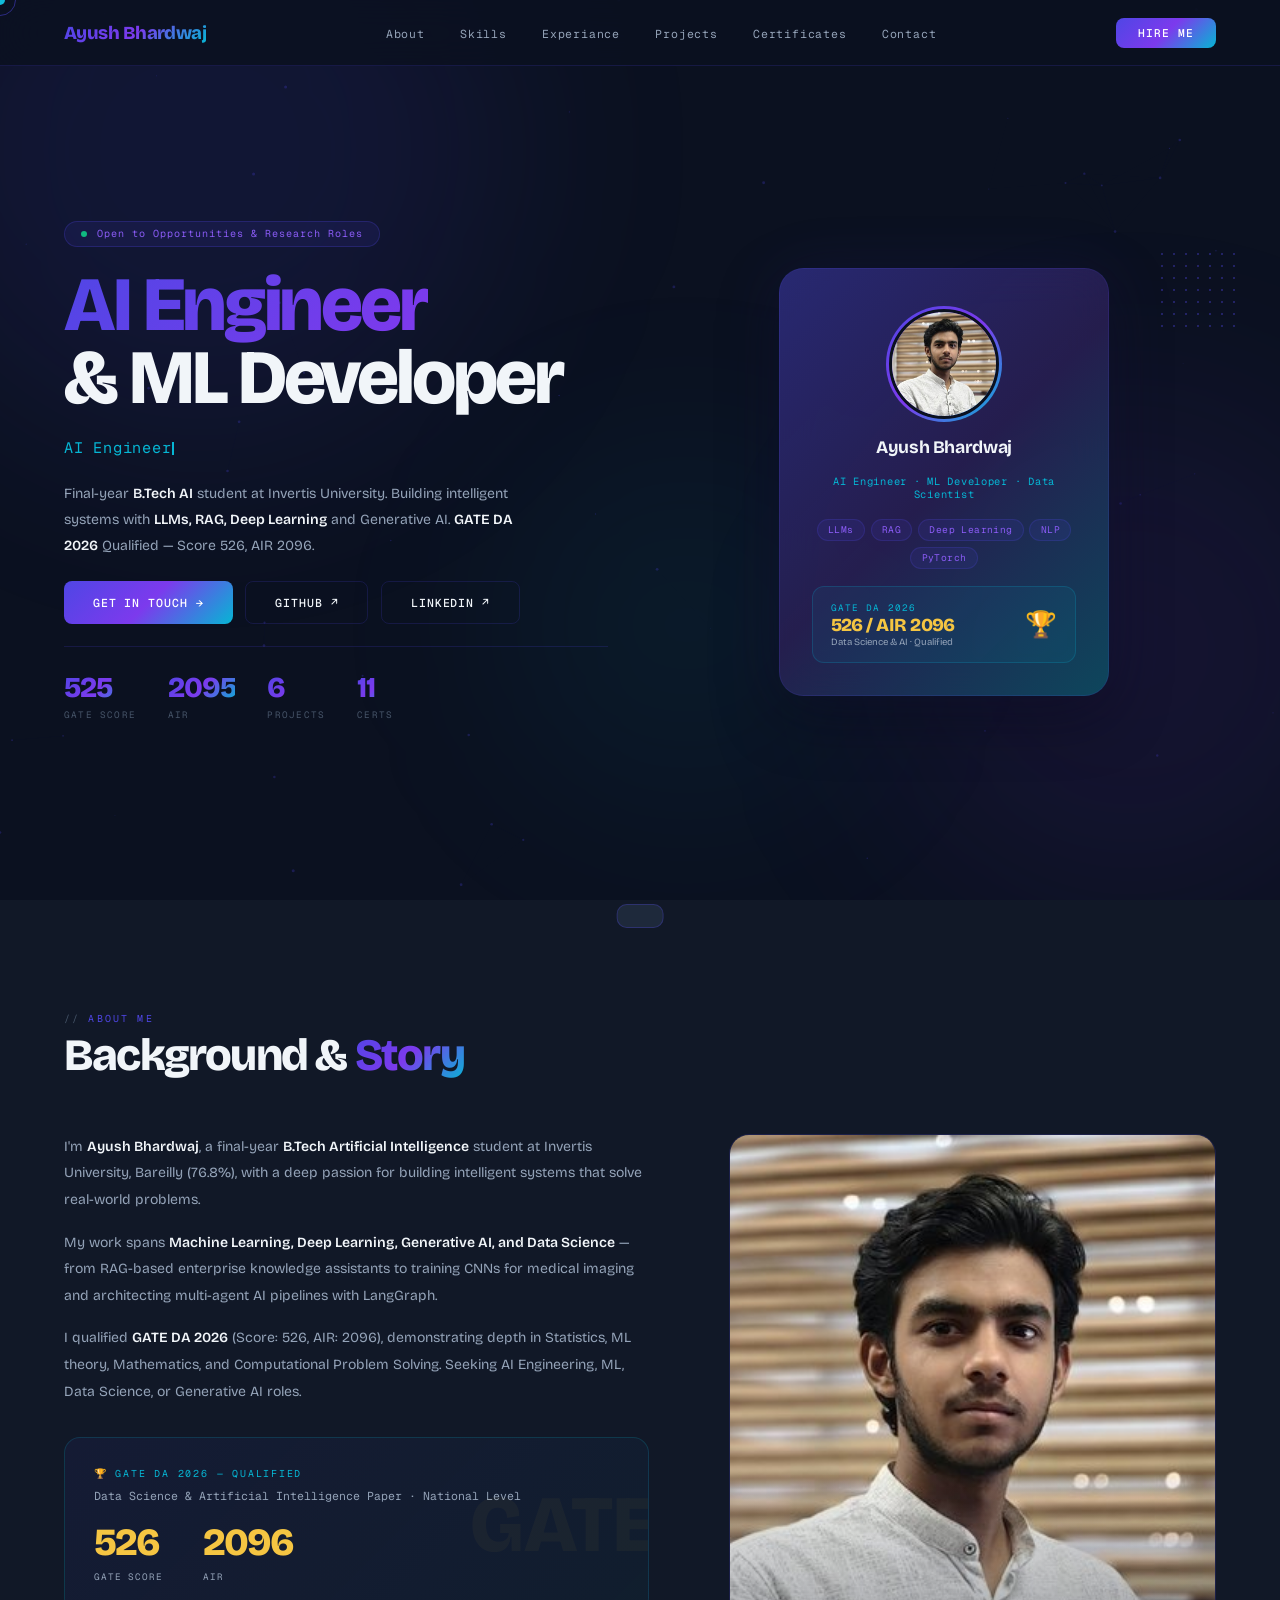
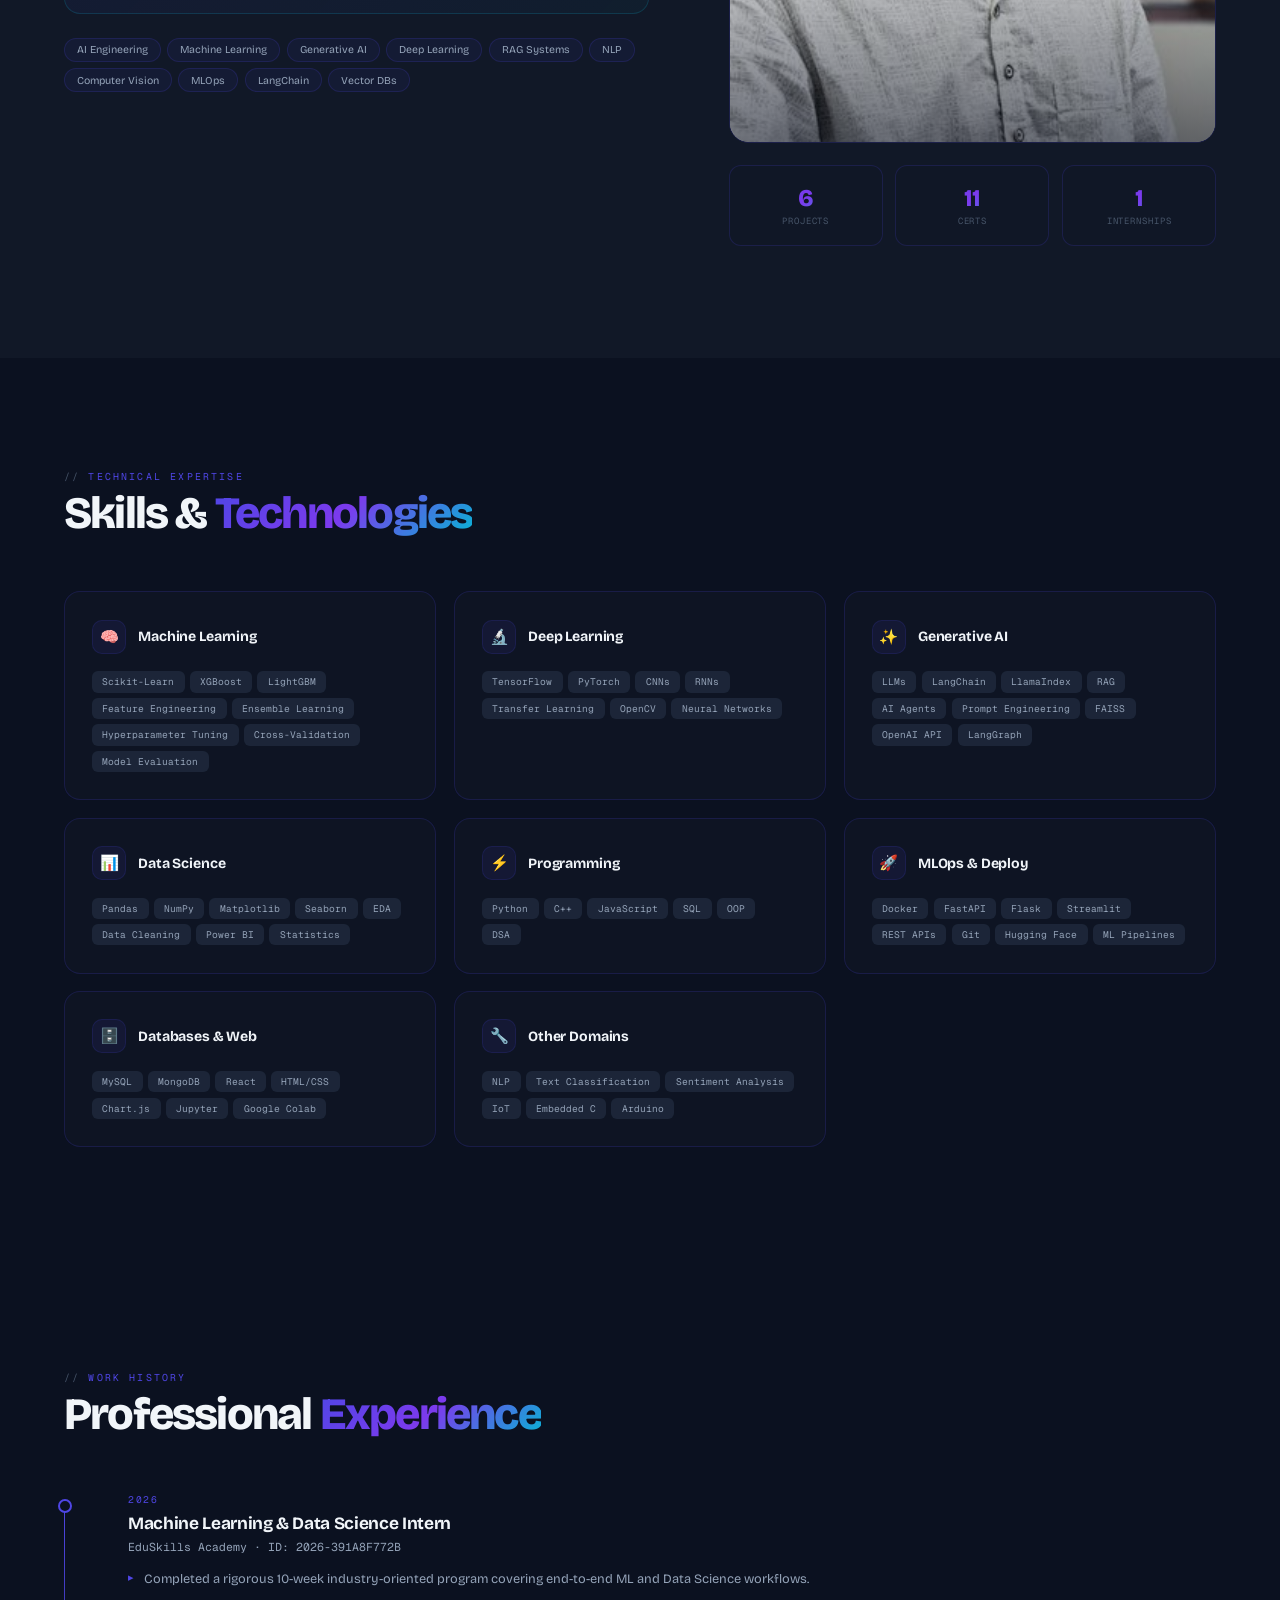
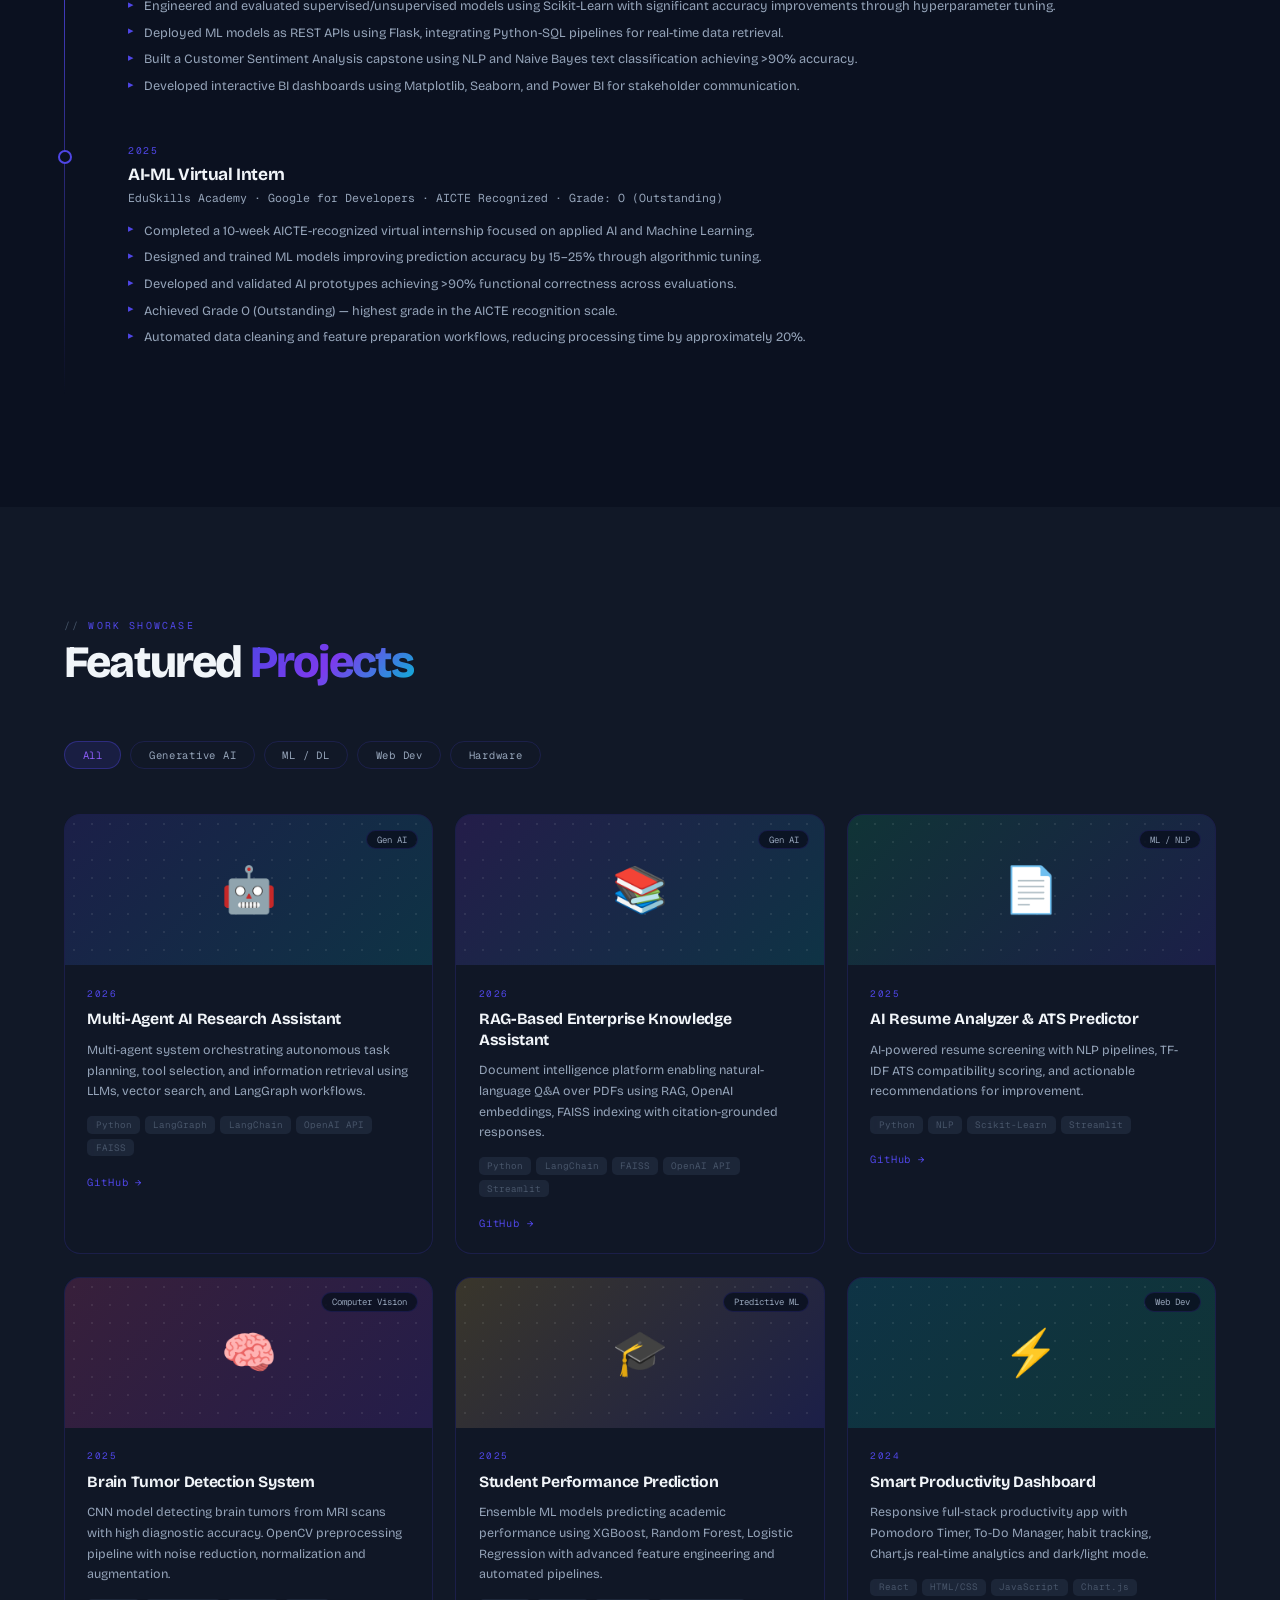
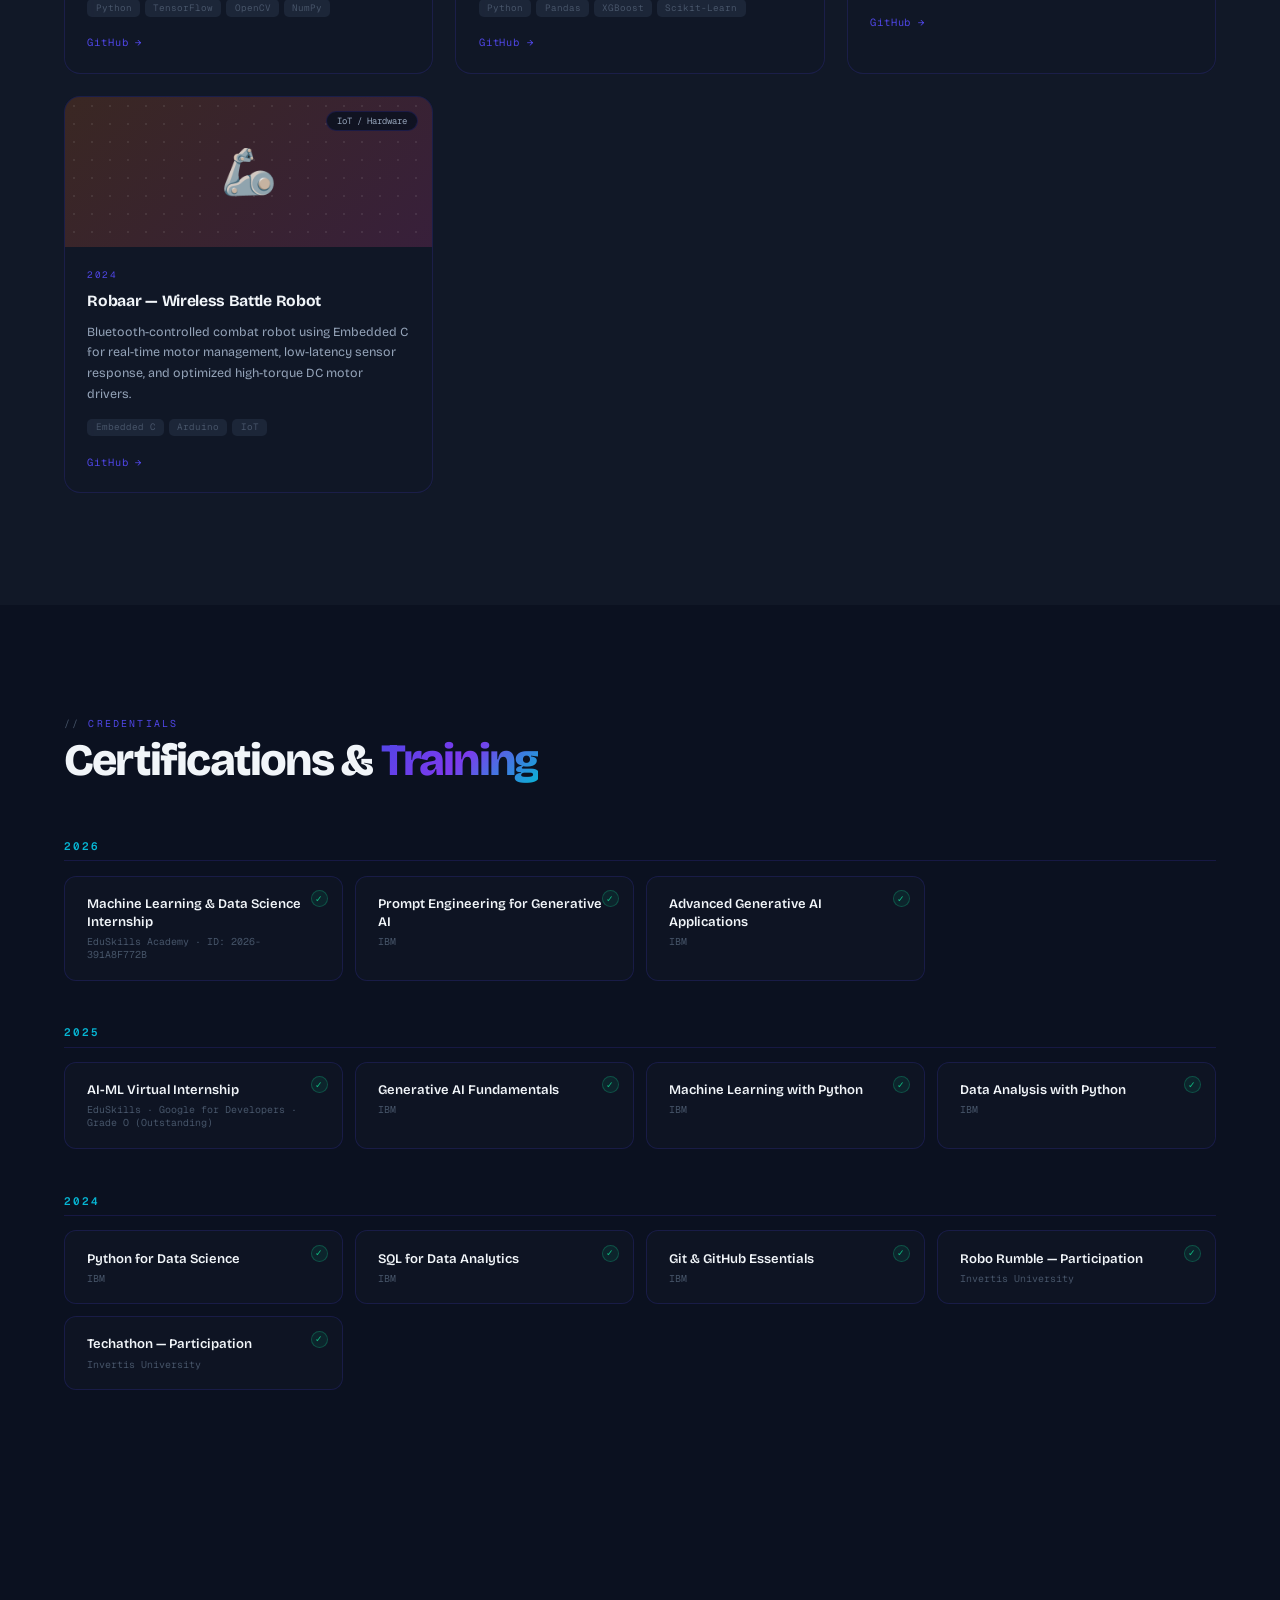
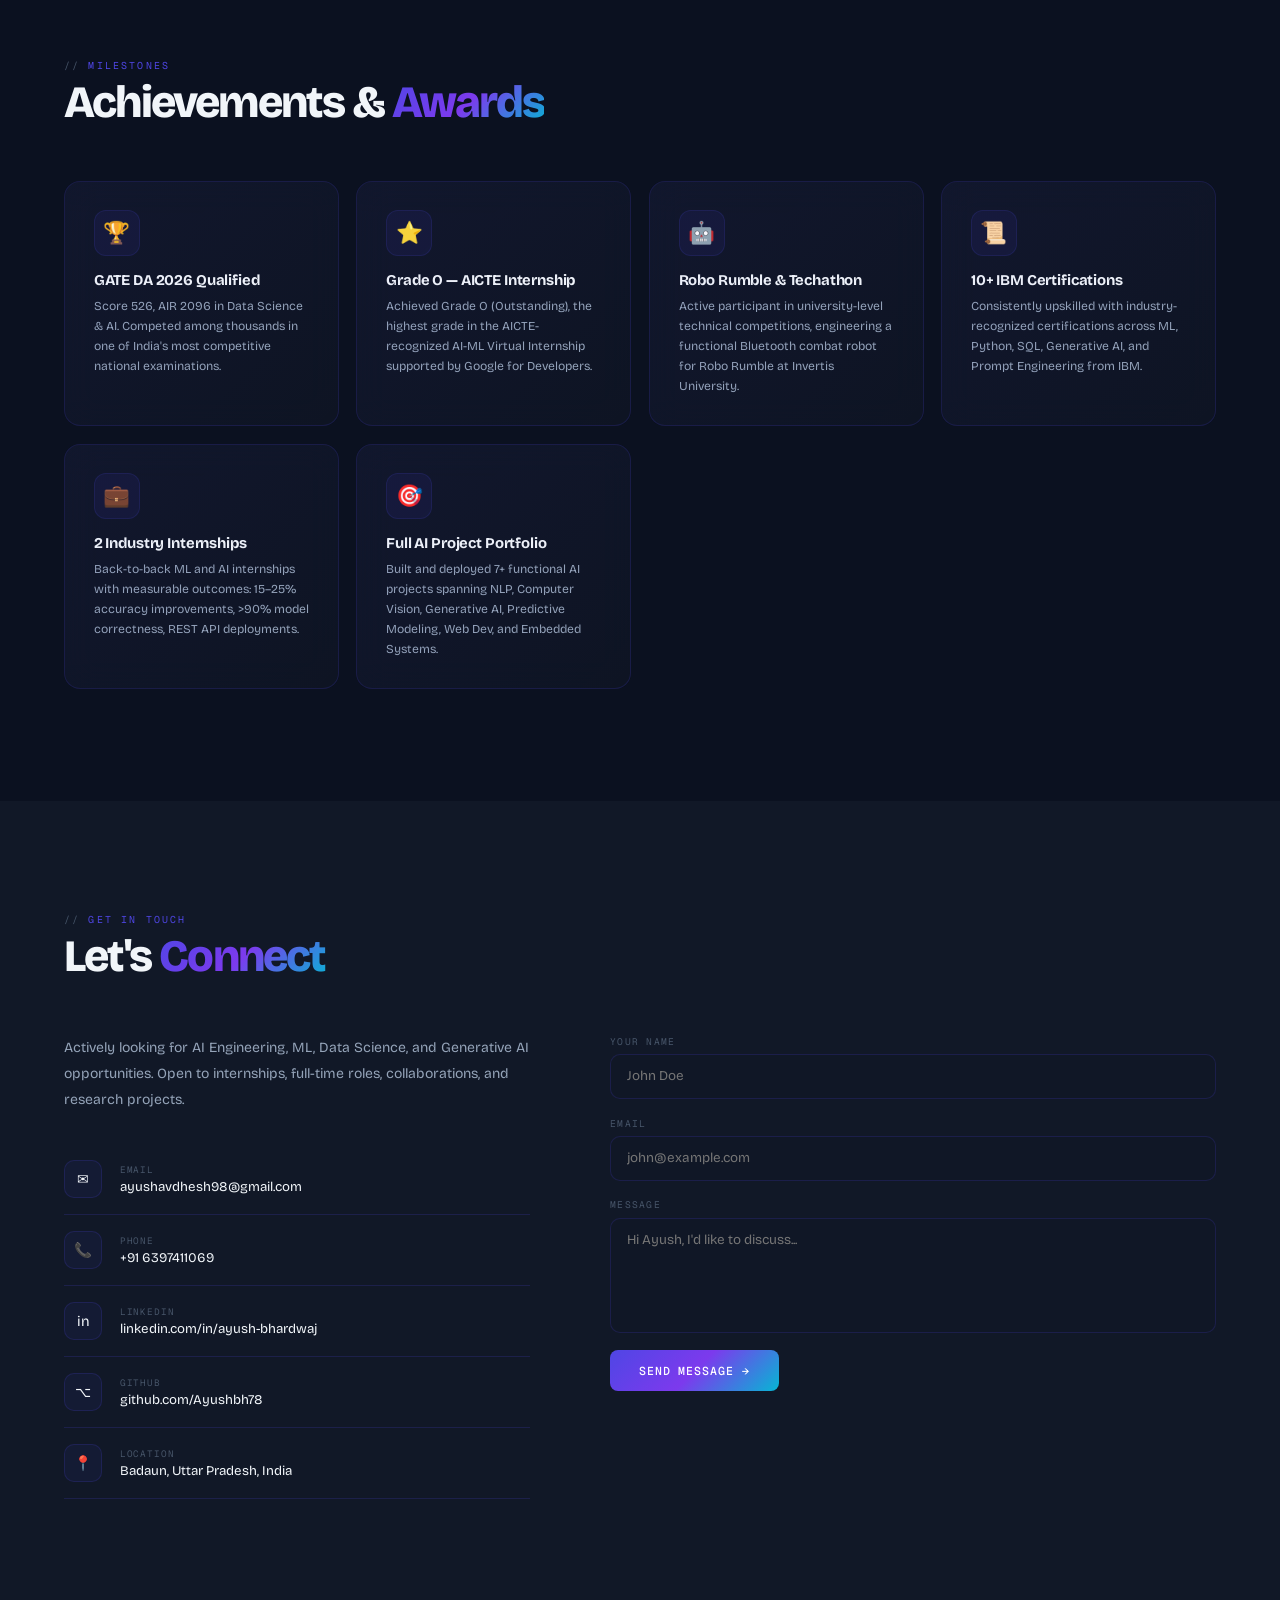
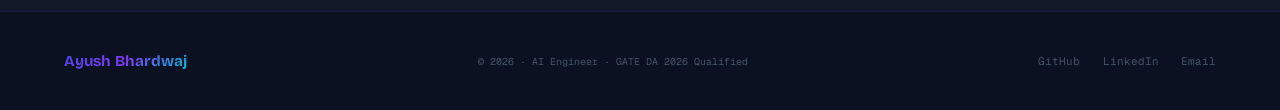
==== ayush-portfolio.html @ 91ff5d32 "Add files via upload" ====
<!DOCTYPE html>
<html lang="en">
<head>
<meta charset="UTF-8"/>
<meta name="viewport" content="width=device-width, initial-scale=1.0"/>
<title>Ayush Bhardwaj — AI Engineer & ML Developer</title>
<meta name="description" content="Ayush Bhardwaj — AI Engineer, ML Developer, GATE DA 2026 Qualified. Score 526, AIR 2096."/>
<meta property="og:title" content="Ayush Bhardwaj — AI Engineer"/>
<link rel="preconnect" href="https://fonts.googleapis.com"/>
<link href="https://fonts.googleapis.com/css2?family=Bricolage+Grotesque:opsz,wght@12..96,300;12..96,400;12..96,500;12..96,600;12..96,700;12..96,800&family=Geist+Mono:wght@300;400;500&display=swap" rel="stylesheet"/>
<style>
:root{
  --bg:#0B1120;--surface:#111827;--surface2:#1E293B;--surface3:#243044;
  --border:rgba(79,70,229,.18);--border2:rgba(124,58,237,.15);
  --indigo:#4F46E5;--purple:#7C3AED;--cyan:#06B6D4;--violet:#8B5CF6;
  --pink:#EC4899;--emerald:#10B981;--gold:#F5C542;
  --text:#F1F5F9;--muted:#94A3B8;--dim:#475569;
  --grad:linear-gradient(135deg,#4F46E5,#7C3AED,#06B6D4);
  --grad2:linear-gradient(135deg,#7C3AED,#EC4899);
}
*,*::before,*::after{box-sizing:border-box;margin:0;padding:0;}
html{scroll-behavior:smooth;}
body{background:var(--bg);color:var(--text);font-family:'Bricolage Grotesque',sans-serif;overflow-x:hidden;cursor:none;}
::-webkit-scrollbar{width:3px;}
::-webkit-scrollbar-track{background:var(--bg);}
::-webkit-scrollbar-thumb{background:var(--indigo);border-radius:2px;}

/* CURSOR */
#cur{width:10px;height:10px;background:var(--cyan);border-radius:50%;position:fixed;top:0;left:0;pointer-events:none;z-index:9999;transform:translate(-50%,-50%);transition:width .2s,height .2s;mix-blend-mode:screen;}
#cur-ring{width:32px;height:32px;border:1.5px solid rgba(79,70,229,.5);border-radius:50%;position:fixed;top:0;left:0;pointer-events:none;z-index:9998;transform:translate(-50%,-50%);}

/* CANVAS */
#cv{position:fixed;top:0;left:0;width:100%;height:100%;z-index:0;pointer-events:none;opacity:.45;}

/* LOADING */
#loading{position:fixed;inset:0;background:var(--bg);z-index:9999;display:flex;align-items:center;justify-content:center;flex-direction:column;gap:2rem;transition:opacity .6s;}
#loading.hide{opacity:0;pointer-events:none;}
.load-logo{font-size:4rem;font-weight:800;letter-spacing:-.05em;background:var(--grad);-webkit-background-clip:text;-webkit-text-fill-color:transparent;}
.load-bar{width:200px;height:2px;background:var(--surface2);border-radius:1px;overflow:hidden;}
.load-fill{height:100%;background:var(--grad);animation:lf 1.8s ease forwards;}
@keyframes lf{from{width:0}to{width:100%}}
.load-sub{font-family:'Geist Mono',monospace;font-size:.6rem;letter-spacing:.2em;color:var(--dim);}

/* BLOBS */
.blob{position:fixed;border-radius:50%;filter:blur(100px);pointer-events:none;z-index:0;}
.b1{width:600px;height:600px;background:rgba(79,70,229,.1);top:-150px;left:-100px;}
.b2{width:500px;height:500px;background:rgba(124,58,237,.08);bottom:0;right:-100px;}
.b3{width:350px;height:350px;background:rgba(6,182,212,.06);top:50%;left:40%;}

/* NAV */
nav{position:fixed;top:0;left:0;right:0;z-index:100;display:flex;justify-content:space-between;align-items:center;padding:1.1rem 4rem;background:rgba(11,17,32,.85);backdrop-filter:blur(24px);border-bottom:1px solid var(--border);transition:transform .3s,padding .3s;}
.nav-logo{font-weight:800;font-size:1.15rem;letter-spacing:-.03em;background:var(--grad);-webkit-background-clip:text;-webkit-text-fill-color:transparent;}
.nav-links{display:flex;gap:2.2rem;list-style:none;}
.nav-links a{color:var(--muted);text-decoration:none;font-size:.72rem;letter-spacing:.07em;font-family:'Geist Mono',monospace;transition:color .2s;}
.nav-links a:hover{color:var(--text);}
.nav-cta{padding:.5rem 1.4rem;background:var(--grad);color:#fff;font-family:'Geist Mono',monospace;font-size:.7rem;letter-spacing:.08em;text-transform:uppercase;border:none;cursor:none;text-decoration:none;font-weight:500;border-radius:8px;transition:opacity .2s,transform .2s;}
.nav-cta:hover{opacity:.85;transform:translateY(-1px);}
.hamburger{display:none;flex-direction:column;gap:5px;cursor:none;}
.hamburger span{width:22px;height:2px;background:var(--text);transition:all .3s;}

/* HERO */
#hero{min-height:100vh;display:grid;grid-template-columns:1fr 1fr;gap:4rem;align-items:center;padding:8rem 4rem 4rem;position:relative;z-index:1;}
.hero-left{display:flex;flex-direction:column;gap:1.4rem;}
.hero-badge{display:inline-flex;align-items:center;gap:.6rem;padding:.35rem 1rem;background:rgba(79,70,229,.1);border:1px solid rgba(79,70,229,.25);border-radius:100px;font-family:'Geist Mono',monospace;font-size:.63rem;letter-spacing:.1em;color:var(--violet);width:fit-content;}
.hero-badge::before{content:"";width:6px;height:6px;background:var(--emerald);border-radius:50%;animation:pulse 2s infinite;}
@keyframes pulse{0%,100%{opacity:1;transform:scale(1)}50%{opacity:.4;transform:scale(.7)}}
.hero-name{font-size:clamp(2.8rem,6vw,5.2rem);font-weight:800;letter-spacing:-.04em;line-height:.95;}
.grad-text{background:var(--grad);-webkit-background-clip:text;-webkit-text-fill-color:transparent;background-size:200% auto;animation:gs 4s linear infinite;}
@keyframes gs{0%{background-position:0% center}100%{background-position:200% center}}
.hero-role{font-family:'Geist Mono',monospace;font-size:.95rem;color:var(--cyan);letter-spacing:.05em;min-height:1.4em;}
.blink{display:inline-block;width:2px;height:.85em;background:var(--cyan);margin-left:1px;animation:blink .8s infinite;vertical-align:middle;}
@keyframes blink{0%,100%{opacity:1}50%{opacity:0}}
.hero-desc{font-size:.875rem;line-height:1.85;color:var(--muted);max-width:480px;}
.hero-desc strong{color:var(--text);font-weight:600;}
.hero-btns{display:flex;gap:.8rem;flex-wrap:wrap;}
.btn-grad{padding:.8rem 1.8rem;background:var(--grad);color:#fff;font-family:'Geist Mono',monospace;font-size:.72rem;letter-spacing:.08em;text-transform:uppercase;border:none;cursor:none;text-decoration:none;border-radius:8px;font-weight:500;transition:transform .2s,box-shadow .2s;display:inline-flex;align-items:center;gap:.5rem;}
.btn-grad:hover{transform:translateY(-2px);box-shadow:0 8px 28px rgba(79,70,229,.4);}
.btn-ghost{padding:.8rem 1.8rem;background:transparent;color:var(--text);font-family:'Geist Mono',monospace;font-size:.72rem;letter-spacing:.08em;text-transform:uppercase;border:1px solid var(--border);cursor:none;text-decoration:none;border-radius:8px;font-weight:500;transition:border-color .2s,color .2s,transform .2s;display:inline-flex;align-items:center;gap:.5rem;}
.btn-ghost:hover{border-color:var(--indigo);color:var(--violet);transform:translateY(-2px);}
.hero-metrics{display:flex;gap:2rem;padding:1.4rem 0;border-top:1px solid var(--border);}
.metric{display:flex;flex-direction:column;gap:.25rem;}
.metric-val{font-size:1.8rem;font-weight:800;letter-spacing:-.04em;background:var(--grad);-webkit-background-clip:text;-webkit-text-fill-color:transparent;}
.metric-lbl{font-family:'Geist Mono',monospace;font-size:.58rem;letter-spacing:.13em;text-transform:uppercase;color:var(--dim);}

/* PROFILE CARD */
.hero-right{display:flex;justify-content:center;align-items:center;position:relative;}
.card-dots{position:absolute;top:-20px;right:-20px;width:80px;height:80px;background-image:radial-gradient(rgba(79,70,229,.35) 1.5px,transparent 0);background-size:12px 12px;z-index:0;}
.profile-card{position:relative;width:330px;background:rgba(17,24,39,.75);border:1px solid var(--border);border-radius:24px;padding:2.5rem 2rem 2rem;backdrop-filter:blur(20px);display:flex;flex-direction:column;align-items:center;gap:1.1rem;animation:float 6s ease-in-out infinite;box-shadow:0 0 60px rgba(79,70,229,.1),0 20px 60px rgba(0,0,0,.4);}
@keyframes float{0%,100%{transform:translateY(0)}50%{transform:translateY(-12px)}}
.profile-card::before{content:"";position:absolute;inset:-1px;background:linear-gradient(135deg,rgba(79,70,229,.4),rgba(124,58,237,.2),rgba(6,182,212,.3));border-radius:25px;z-index:-1;animation:bg 4s ease-in-out infinite alternate;}
@keyframes bg{from{opacity:.3}to{opacity:.8}}
.profile-img-wrap{width:110px;height:110px;border-radius:50%;position:relative;}
.profile-img-wrap::before{content:"";position:absolute;inset:-3px;background:var(--grad);border-radius:50%;z-index:-1;animation:spin 8s linear infinite;}
@keyframes spin{from{transform:rotate(0)}to{transform:rotate(360deg)}}
.profile-img{width:100%;height:100%;border-radius:50%;object-fit:cover;object-position:center top;border:3px solid var(--bg);display:block;}
.profile-name{font-size:1.1rem;font-weight:700;letter-spacing:-.02em;text-align:center;}
.profile-title{font-family:'Geist Mono',monospace;font-size:.65rem;color:var(--cyan);letter-spacing:.07em;text-align:center;}
.profile-tags{display:flex;flex-wrap:wrap;gap:.35rem;justify-content:center;}
.profile-tag{padding:.22rem .65rem;border-radius:100px;background:rgba(79,70,229,.1);border:1px solid rgba(79,70,229,.2);font-size:.6rem;color:var(--violet);letter-spacing:.04em;font-family:'Geist Mono',monospace;}
.gate-pill{width:100%;padding:.9rem 1.1rem;background:rgba(6,182,212,.07);border:1px solid rgba(6,182,212,.2);border-radius:12px;display:flex;justify-content:space-between;align-items:center;}
.gate-pill-l{display:flex;flex-direction:column;}
.gate-pill-label{font-family:'Geist Mono',monospace;font-size:.58rem;color:var(--cyan);letter-spacing:.12em;text-transform:uppercase;}
.gate-pill-val{font-size:1.15rem;font-weight:800;color:var(--gold);letter-spacing:-.03em;}
.gate-pill-sub{font-size:.6rem;color:var(--muted);}

/* SECTIONS */
section{padding:7rem 4rem;position:relative;z-index:1;}
.section-pre{font-family:'Geist Mono',monospace;font-size:.62rem;letter-spacing:.22em;text-transform:uppercase;color:var(--indigo);margin-bottom:.5rem;display:flex;align-items:center;gap:.5rem;}
.section-pre::before{content:"//";color:var(--dim);}
.section-title{font-size:clamp(1.8rem,3.5vw,3rem);font-weight:800;letter-spacing:-.04em;margin-bottom:3.5rem;line-height:1;}
.section-title span{background:var(--grad);-webkit-background-clip:text;-webkit-text-fill-color:transparent;}

/* GLASS */
.glass{background:rgba(17,24,39,.6);border:1px solid var(--border);border-radius:16px;backdrop-filter:blur(16px);transition:border-color .3s,transform .3s,box-shadow .3s;}
.glass:hover{border-color:rgba(79,70,229,.35);transform:translateY(-4px);box-shadow:0 16px 40px rgba(79,70,229,.1);}

/* ABOUT */
#about{background:var(--surface);}
.about-grid{display:grid;grid-template-columns:1.2fr 1fr;gap:5rem;align-items:start;}
.about-text p{color:var(--muted);line-height:1.9;font-size:.875rem;margin-bottom:1rem;}
.about-text strong{color:var(--text);font-weight:600;}
.gate-featured{padding:1.8rem;border-radius:16px;background:linear-gradient(135deg,rgba(79,70,229,.07),rgba(6,182,212,.04));border:1px solid rgba(6,182,212,.18);margin-top:2rem;position:relative;overflow:hidden;}
.gate-featured::after{content:"GATE";position:absolute;right:-10px;top:50%;transform:translateY(-50%);font-size:5rem;font-weight:900;opacity:.04;color:var(--gold);pointer-events:none;}
.gate-hdr{font-family:'Geist Mono',monospace;font-size:.62rem;letter-spacing:.18em;text-transform:uppercase;color:var(--cyan);margin-bottom:.5rem;}
.gate-sub{font-size:.72rem;color:var(--muted);margin-bottom:1rem;font-family:'Geist Mono',monospace;}
.gate-nums{display:flex;gap:2.5rem;}
.gate-n .v{font-size:2.4rem;font-weight:800;color:var(--gold);letter-spacing:-.05em;display:block;}
.gate-n .k{font-family:'Geist Mono',monospace;font-size:.58rem;color:var(--muted);letter-spacing:.1em;text-transform:uppercase;}
.chips{display:flex;flex-wrap:wrap;gap:.4rem;margin-top:1.5rem;}
.chip{padding:.28rem .75rem;border-radius:100px;background:rgba(79,70,229,.07);border:1px solid rgba(79,70,229,.18);font-size:.66rem;color:var(--muted);transition:all .2s;cursor:default;}
.chip:hover{background:rgba(79,70,229,.18);color:var(--violet);border-color:rgba(79,70,229,.45);}
.about-right{display:flex;flex-direction:column;gap:1.4rem;}
.about-photo-card{border-radius:20px;overflow:hidden;border:1px solid var(--border);aspect-ratio:4/5;position:relative;}
.about-photo-card img{width:100%;height:100%;object-fit:cover;object-position:center top;display:block;}
.about-photo-card::after{content:"";position:absolute;inset:0;background:linear-gradient(to bottom,transparent 55%,rgba(11,17,32,.6));}
.stats-row{display:flex;gap:.8rem;}
.stat-mini{flex:1;padding:1.1rem;border-radius:12px;text-align:center;background:rgba(17,24,39,.85);border:1px solid var(--border);}
.stat-mini .n{font-size:1.5rem;font-weight:800;background:var(--grad);-webkit-background-clip:text;-webkit-text-fill-color:transparent;letter-spacing:-.04em;}
.stat-mini .l{font-family:'Geist Mono',monospace;font-size:.56rem;color:var(--dim);letter-spacing:.1em;text-transform:uppercase;margin-top:.2rem;}

/* SKILLS */
.skills-grid{display:grid;grid-template-columns:repeat(auto-fill,minmax(280px,1fr));gap:1.1rem;}
.skill-glass{padding:1.7rem;border-radius:16px;position:relative;overflow:hidden;}
.skill-glass::before{content:"";position:absolute;top:0;left:0;right:0;height:2px;background:var(--grad);transform:scaleX(0);transform-origin:left;transition:transform .4s;}
.skill-glass:hover::before{transform:scaleX(1);}
.sk-hdr{display:flex;align-items:center;gap:.75rem;margin-bottom:1.1rem;}
.sk-icon{width:34px;height:34px;border-radius:10px;display:flex;align-items:center;justify-content:center;font-size:.95rem;background:rgba(79,70,229,.09);border:1px solid rgba(79,70,229,.14);}
.sk-name{font-weight:700;font-size:.88rem;letter-spacing:-.01em;}
.sk-tags{display:flex;flex-wrap:wrap;gap:.32rem;}
.sk-tag{padding:.2rem .58rem;border-radius:6px;background:rgba(30,41,59,.9);font-family:'Geist Mono',monospace;font-size:.6rem;color:var(--muted);border:1px solid transparent;transition:all .2s;}
.sk-tag:hover{border-color:rgba(79,70,229,.3);color:var(--violet);}

/* EXPERIENCE */
.exp-timeline{position:relative;padding-left:1.5rem;}
.exp-timeline::before{content:"";position:absolute;left:0;top:8px;bottom:0;width:1px;background:linear-gradient(to bottom,var(--indigo),transparent);}
.exp-item{position:relative;padding:0 0 3rem 2.5rem;opacity:0;transform:translateY(20px);transition:opacity .55s,transform .55s;}
.exp-item.vis{opacity:1;transform:translateY(0);}
.exp-dot{position:absolute;left:-1.5rem;top:6px;width:14px;height:14px;border-radius:50%;background:var(--bg);border:2px solid var(--indigo);transform:translateX(-6px);transition:background .3s;}
.exp-item:hover .exp-dot{background:var(--indigo);}
.exp-date{font-family:'Geist Mono',monospace;font-size:.6rem;letter-spacing:.16em;color:var(--indigo);text-transform:uppercase;margin-bottom:.45rem;}
.exp-role{font-size:1.08rem;font-weight:700;letter-spacing:-.02em;margin-bottom:.3rem;}
.exp-org{font-family:'Geist Mono',monospace;font-size:.72rem;color:var(--muted);margin-bottom:.9rem;}
.exp-list{list-style:none;display:flex;flex-direction:column;gap:.35rem;}
.exp-list li{font-size:.8rem;color:var(--muted);line-height:1.65;padding-left:1rem;position:relative;}
.exp-list li::before{content:"▸";position:absolute;left:0;color:var(--indigo);font-size:.68rem;top:.05em;}

/* PROJECTS */
#projects{background:var(--surface);}
.proj-filter{display:flex;gap:.55rem;flex-wrap:wrap;margin-bottom:2.8rem;}
.pf-btn{padding:.38rem 1.1rem;border-radius:100px;background:transparent;border:1px solid var(--border);color:var(--muted);font-family:'Geist Mono',monospace;font-size:.66rem;letter-spacing:.07em;cursor:none;transition:all .2s;}
.pf-btn.on,.pf-btn:hover{background:rgba(79,70,229,.14);border-color:rgba(79,70,229,.38);color:var(--violet);}
.proj-grid{display:grid;grid-template-columns:repeat(auto-fill,minmax(330px,1fr));gap:1.4rem;}
.proj-card{border-radius:16px;overflow:hidden;position:relative;cursor:none;transition:transform .3s,box-shadow .3s;}
.proj-card:hover{transform:translateY(-6px);box-shadow:0 20px 50px rgba(79,70,229,.12);}
.proj-banner{height:150px;position:relative;overflow:hidden;display:flex;align-items:center;justify-content:center;}
.proj-banner-bg{position:absolute;inset:0;opacity:.18;transition:opacity .3s;}
.proj-card:hover .proj-banner-bg{opacity:.28;}
.proj-banner-dots{position:absolute;inset:0;background-image:radial-gradient(rgba(255,255,255,.08) 1px,transparent 0);background-size:18px 18px;}
.proj-icon{font-size:2.8rem;position:relative;z-index:1;}
.proj-cat-pill{position:absolute;top:.9rem;right:.9rem;padding:.18rem .6rem;border-radius:100px;background:rgba(11,17,32,.85);border:1px solid var(--border);font-family:'Geist Mono',monospace;font-size:.56rem;color:var(--muted);}
.proj-body{padding:1.4rem;}
.proj-yr{font-family:'Geist Mono',monospace;font-size:.58rem;letter-spacing:.16em;color:var(--indigo);text-transform:uppercase;margin-bottom:.6rem;}
.proj-title{font-size:.98rem;font-weight:700;letter-spacing:-.02em;margin-bottom:.65rem;line-height:1.3;}
.proj-desc{font-size:.78rem;color:var(--muted);line-height:1.65;margin-bottom:.9rem;}
.proj-techs{display:flex;flex-wrap:wrap;gap:.3rem;margin-bottom:.9rem;}
.p-tech{padding:.18rem .52rem;border-radius:5px;background:rgba(30,41,59,.9);font-family:'Geist Mono',monospace;font-size:.58rem;color:var(--dim);}
.proj-link{font-family:'Geist Mono',monospace;font-size:.65rem;letter-spacing:.08em;color:var(--indigo);text-decoration:none;display:inline-flex;align-items:center;gap:.35rem;transition:gap .2s,color .2s;}
.proj-link:hover{gap:.6rem;color:var(--violet);}

/* CERTS */
.certs-yr{font-family:'Geist Mono',monospace;font-size:.68rem;font-weight:600;letter-spacing:.18em;color:var(--cyan);text-transform:uppercase;margin-bottom:.9rem;padding-bottom:.45rem;border-bottom:1px solid var(--border);}
.certs-group{margin-bottom:2.8rem;}
.certs-list{display:grid;grid-template-columns:repeat(auto-fill,minmax(270px,1fr));gap:.75rem;}
.cert-card{padding:1.15rem 1.4rem;border-radius:12px;position:relative;cursor:default;transition:all .3s;overflow:hidden;}
.cert-card::before{content:"";position:absolute;inset:0;background:var(--grad);opacity:0;transition:opacity .3s;}
.cert-card:hover::before{opacity:.04;}
.cert-card:hover{border-color:rgba(79,70,229,.28);transform:translateY(-2px);}
.cert-name{font-size:.82rem;font-weight:600;margin-bottom:.25rem;line-height:1.38;position:relative;}
.cert-issuer{font-family:'Geist Mono',monospace;font-size:.62rem;color:var(--dim);position:relative;}
.cert-check{position:absolute;top:.85rem;right:.9rem;width:17px;height:17px;border-radius:50%;background:rgba(16,185,129,.1);border:1px solid rgba(16,185,129,.3);display:flex;align-items:center;justify-content:center;font-size:.58rem;color:var(--emerald);}

/* ACHIEVEMENTS */
.ach-grid{display:grid;grid-template-columns:repeat(auto-fill,minmax(255px,1fr));gap:1.1rem;}
.ach-card{padding:1.8rem;border-radius:16px;position:relative;overflow:hidden;}
.ach-card::before{content:"";position:absolute;inset:0;background:linear-gradient(135deg,rgba(79,70,229,.05),transparent);}
.ach-icon{width:46px;height:46px;border-radius:12px;background:rgba(79,70,229,.09);border:1px solid rgba(79,70,229,.14);display:flex;align-items:center;justify-content:center;font-size:1.35rem;margin-bottom:.9rem;}
.ach-title{font-size:.93rem;font-weight:700;letter-spacing:-.01em;margin-bottom:.45rem;}
.ach-desc{font-size:.76rem;color:var(--muted);line-height:1.65;}

/* CONTACT */
#contact{background:var(--surface);}
.contact-grid{display:grid;grid-template-columns:1fr 1.3fr;gap:5rem;align-items:start;}
.contact-link{display:flex;align-items:center;gap:1.1rem;padding:1rem 0;border-bottom:1px solid var(--border);text-decoration:none;color:var(--text);transition:color .2s;}
.contact-link:hover{color:var(--violet);}
.c-icon{width:38px;height:38px;border-radius:10px;background:rgba(79,70,229,.07);border:1px solid var(--border);display:flex;align-items:center;justify-content:center;font-size:.9rem;transition:all .3s;flex-shrink:0;}
.contact-link:hover .c-icon{background:rgba(79,70,229,.18);border-color:rgba(79,70,229,.35);}
.c-lbl{font-family:'Geist Mono',monospace;font-size:.58rem;letter-spacing:.1em;text-transform:uppercase;color:var(--dim);}
.c-val{font-size:.83rem;margin-top:.15rem;}
.cform{display:flex;flex-direction:column;gap:1.1rem;}
.f-group{display:flex;flex-direction:column;gap:.38rem;}
.f-label{font-family:'Geist Mono',monospace;font-size:.6rem;letter-spacing:.13em;text-transform:uppercase;color:var(--dim);}
.f-input,.f-textarea{background:rgba(17,24,39,.65);border:1px solid var(--border);color:var(--text);padding:.85rem 1rem;font-family:'Bricolage Grotesque',sans-serif;font-size:.84rem;border-radius:10px;outline:none;transition:border-color .2s;resize:none;}
.f-input:focus,.f-textarea:focus{border-color:var(--indigo);}
.f-textarea{min-height:115px;}

/* FOOTER */
footer{padding:2.5rem 4rem;border-top:1px solid var(--border);display:flex;justify-content:space-between;align-items:center;position:relative;z-index:1;}
.footer-name{font-weight:700;font-size:.95rem;background:var(--grad);-webkit-background-clip:text;-webkit-text-fill-color:transparent;}
.footer-copy{font-family:'Geist Mono',monospace;font-size:.62rem;color:var(--dim);}
.footer-links{display:flex;gap:1.4rem;}
.footer-links a{color:var(--dim);text-decoration:none;font-family:'Geist Mono',monospace;font-size:.68rem;transition:color .2s;}
.footer-links a:hover{color:var(--violet);}

/* BTT */
#btt{position:fixed;bottom:2rem;right:2rem;width:40px;height:40px;border-radius:10px;background:var(--surface2);border:1px solid var(--border);color:var(--indigo);display:flex;align-items:center;justify-content:center;cursor:none;z-index:90;opacity:0;transform:translateY(8px);transition:opacity .3s,transform .3s,background .2s;font-size:1rem;}
#btt.show{opacity:1;transform:translateY(0);}
#btt:hover{background:rgba(79,70,229,.2);}

/* TOAST */
#toast{position:fixed;bottom:2rem;left:50%;transform:translateX(-50%) translateY(60px);background:var(--surface2);border:1px solid rgba(79,70,229,.3);border-radius:10px;padding:.7rem 1.4rem;font-family:'Geist Mono',monospace;font-size:.73rem;color:var(--violet);z-index:200;transition:transform .3s;}
#toast.show{transform:translateX(-50%) translateY(0);}

/* CMD */
#cmd-ov{position:fixed;inset:0;background:rgba(0,0,0,.72);z-index:500;display:none;align-items:center;justify-content:center;backdrop-filter:blur(8px);}
#cmd-ov.open{display:flex;}
#cmd-box{width:540px;background:var(--surface2);border:1px solid rgba(79,70,229,.28);border-radius:16px;overflow:hidden;box-shadow:0 20px 60px rgba(0,0,0,.5);}
#cmd-in{width:100%;padding:1rem 1.2rem;background:transparent;border:none;border-bottom:1px solid var(--border);color:var(--text);font-family:'Geist Mono',monospace;font-size:.85rem;outline:none;}
.cmd-results{max-height:300px;overflow-y:auto;}
.cmd-row{padding:.8rem 1.2rem;cursor:none;display:flex;align-items:center;gap:.8rem;font-size:.8rem;transition:background .15s;color:var(--text);}
.cmd-row:hover,.cmd-row.active{background:rgba(79,70,229,.11);color:var(--violet);}
.cmd-k{font-family:'Geist Mono',monospace;font-size:.56rem;letter-spacing:.08em;text-transform:uppercase;color:var(--dim);}

/* FADE UP */
.fade-up{opacity:0;transform:translateY(22px);transition:opacity .6s,transform .6s;}
.fade-up.vis{opacity:1;transform:translateY(0);}

/* RESPONSIVE */
@media(max-width:1024px){
  #hero{grid-template-columns:1fr;gap:3rem;text-align:center;}
  .hero-desc{max-width:100%;}
  .hero-btns{justify-content:center;}
  .hero-metrics{justify-content:center;}
  .hero-right{display:none;}
  .about-grid,.contact-grid{grid-template-columns:1fr;gap:3rem;}
}
@media(max-width:768px){
  nav{padding:1rem 1.5rem;}
  .nav-links,.nav-cta{display:none;}
  .hamburger{display:flex;}
  section,#hero{padding-left:1.5rem;padding-right:1.5rem;}
  footer{flex-direction:column;gap:1rem;text-align:center;}
  .proj-grid{grid-template-columns:1fr;}
}
</style>
</head>
<body>
<div id="loading"><div class="load-logo">AB.</div><div class="load-bar"><div class="load-fill"></div></div><div class="load-sub">INITIALIZING ...</div></div>
<div id="cur"></div><div id="cur-ring"></div>
<div class="blob b1"></div><div class="blob b2"></div><div class="blob b3"></div>
<canvas id="cv"></canvas>
<div id="cmd-ov" onclick="closeCmd(event)"><div id="cmd-box"><input id="cmd-in" placeholder="Search sections, projects, skills..." oninput="filterCmd(this.value)" onkeydown="cmdKey(event)" autocomplete="off"/><div class="cmd-results" id="cmd-res"></div></div></div>

<nav id="nb">
  <div class="nav-logo">Ayush Bhardwaj</div>
  <ul class="nav-links">
    <li><a href="#about">About</a></li><li><a href="#skills">Skills</a></li>
    <li><a href="#experience">Experiance</a></li><li><a href="#projects">Projects</a></li>
    <li><a href="#certifications">Certificates</a></li><li><a href="#contact">Contact</a></li>
  </ul>
  <a href="#contact" class="nav-cta">Hire Me</a>
  <div class="hamburger" onclick="toggleNav()"><span></span><span></span><span></span></div>
</nav>

<section id="hero">
  <div class="hero-left fade-up">
    <div class="hero-badge">Open to Opportunities &amp; Research Roles</div>
    <h1 class="hero-name"><span class="grad-text">AI Engineer</span><br/>&amp; ML Developer</h1>
    <p class="hero-role"><span id="typed"></span><span class="blink"></span></p>
    <p class="hero-desc">Final-year <strong>B.Tech AI</strong> student at Invertis University. Building intelligent systems with <strong>LLMs, RAG, Deep Learning</strong> and Generative AI. <strong>GATE DA 2026</strong> Qualified — Score 526, AIR 2096.</p>
    <div class="hero-btns">
      <a href="mailto:ayushavdhesh98@gmail.com" class="btn-grad">Get In Touch →</a>
      <a href="https://github.com/Ayushbh78" target="_blank" class="btn-ghost">GitHub ↗</a>
      <a href="https://www.linkedin.com/in/ayush-bhardwaj-22589b2a8" target="_blank" class="btn-ghost">LinkedIn ↗</a>
    </div>
    <div class="hero-metrics">
      <div class="metric"><span class="metric-val" data-count="526">0</span><span class="metric-lbl">GATE Score</span></div>
      <div class="metric"><span class="metric-val" data-count="2096">0</span><span class="metric-lbl">AIR</span></div>
      <div class="metric"><span class="metric-val" data-count="7">0</span><span class="metric-lbl">Projects</span></div>
      <div class="metric"><span class="metric-val" data-count="12">0</span><span class="metric-lbl">Certs</span></div>
    </div>
  </div>
  <div class="hero-right">
    <div class="card-dots"></div>
    <div class="profile-card fade-up" style="transition-delay:.3s">
      <div class="profile-img-wrap">
        <img class="profile-img" src="[data-uri]" alt="Ayush Bhardwaj"/>
      </div>
      <div class="profile-name">Ayush Bhardwaj</div>
      <div class="profile-title">AI Engineer · ML Developer · Data Scientist</div>
      <div class="profile-tags">
        <span class="profile-tag">LLMs</span><span class="profile-tag">RAG</span>
        <span class="profile-tag">Deep Learning</span><span class="profile-tag">NLP</span><span class="profile-tag">PyTorch</span>
      </div>
      <div class="gate-pill">
        <div class="gate-pill-l">
          <span class="gate-pill-label">GATE DA 2026</span>
          <span class="gate-pill-val">526 / AIR 2096</span>
          <span class="gate-pill-sub">Data Science &amp; AI · Qualified</span>
        </div>
        <span style="font-size:1.6rem">🏆</span>
      </div>
    </div>
  </div>
</section>

<section id="about">
  <div class="section-pre">About Me</div>
  <h2 class="section-title">Background &amp; <span>Story</span></h2>
  <div class="about-grid">
    <div class="fade-up">
      <div class="about-text">
        <p>I'm <strong>Ayush Bhardwaj</strong>, a final-year <strong>B.Tech Artificial Intelligence</strong> student at Invertis University, Bareilly (76.8%), with a deep passion for building intelligent systems that solve real-world problems.</p>
        <p>My work spans <strong>Machine Learning, Deep Learning, Generative AI, and Data Science</strong> — from RAG-based enterprise knowledge assistants to training CNNs for medical imaging and architecting multi-agent AI pipelines with LangGraph.</p>
        <p>I qualified <strong>GATE DA 2026</strong> (Score: 526, AIR: 2096), demonstrating depth in Statistics, ML theory, Mathematics, and Computational Problem Solving. Seeking AI Engineering, ML, Data Science, or Generative AI roles.</p>
      </div>
      <div class="gate-featured">
        <div class="gate-hdr">🏆 GATE DA 2026 — Qualified</div>
        <div class="gate-sub">Data Science &amp; Artificial Intelligence Paper · National Level</div>
        <div class="gate-nums">
          <div class="gate-n"><span class="v">526</span><span class="k">GATE Score</span></div>
          <div class="gate-n"><span class="v">2096</span><span class="k">AIR</span></div>
        </div>
      </div>
      <div class="chips">
        <span class="chip">AI Engineering</span><span class="chip">Machine Learning</span><span class="chip">Generative AI</span>
        <span class="chip">Deep Learning</span><span class="chip">RAG Systems</span><span class="chip">NLP</span>
        <span class="chip">Computer Vision</span><span class="chip">MLOps</span><span class="chip">LangChain</span><span class="chip">Vector DBs</span>
      </div>
    </div>
    <div class="fade-up about-right" style="transition-delay:.15s">
      <div class="about-photo-card">
        <img src="[data-uri]" alt="Ayush Bhardwaj"/>
      </div>
      <div class="stats-row">
        <div class="stat-mini"><div class="n" data-count="7">0</div><div class="l">Projects</div></div>
        <div class="stat-mini"><div class="n" data-count="12">0</div><div class="l">Certs</div></div>
        <div class="stat-mini"><div class="n" data-count="2">0</div><div class="l">Internships</div></div>
      </div>
    </div>
  </div>
</section>

<section id="skills">
  <div class="section-pre">Technical Expertise</div>
  <h2 class="section-title">Skills &amp; <span>Technologies</span></h2>
  <div class="skills-grid">
    <div class="skill-glass glass fade-up"><div class="sk-hdr"><div class="sk-icon">🧠</div><div class="sk-name">Machine Learning</div></div><div class="sk-tags"><span class="sk-tag">Scikit-Learn</span><span class="sk-tag">XGBoost</span><span class="sk-tag">LightGBM</span><span class="sk-tag">Feature Engineering</span><span class="sk-tag">Ensemble Learning</span><span class="sk-tag">Hyperparameter Tuning</span><span class="sk-tag">Cross-Validation</span><span class="sk-tag">Model Evaluation</span></div></div>
    <div class="skill-glass glass fade-up" style="transition-delay:.08s"><div class="sk-hdr"><div class="sk-icon">🔬</div><div class="sk-name">Deep Learning</div></div><div class="sk-tags"><span class="sk-tag">TensorFlow</span><span class="sk-tag">PyTorch</span><span class="sk-tag">CNNs</span><span class="sk-tag">RNNs</span><span class="sk-tag">Transfer Learning</span><span class="sk-tag">OpenCV</span><span class="sk-tag">Neural Networks</span></div></div>
    <div class="skill-glass glass fade-up" style="transition-delay:.16s"><div class="sk-hdr"><div class="sk-icon">✨</div><div class="sk-name">Generative AI</div></div><div class="sk-tags"><span class="sk-tag">LLMs</span><span class="sk-tag">LangChain</span><span class="sk-tag">LlamaIndex</span><span class="sk-tag">RAG</span><span class="sk-tag">AI Agents</span><span class="sk-tag">Prompt Engineering</span><span class="sk-tag">FAISS</span><span class="sk-tag">OpenAI API</span><span class="sk-tag">LangGraph</span></div></div>
    <div class="skill-glass glass fade-up" style="transition-delay:.24s"><div class="sk-hdr"><div class="sk-icon">📊</div><div class="sk-name">Data Science</div></div><div class="sk-tags"><span class="sk-tag">Pandas</span><span class="sk-tag">NumPy</span><span class="sk-tag">Matplotlib</span><span class="sk-tag">Seaborn</span><span class="sk-tag">EDA</span><span class="sk-tag">Data Cleaning</span><span class="sk-tag">Power BI</span><span class="sk-tag">Statistics</span></div></div>
    <div class="skill-glass glass fade-up" style="transition-delay:.32s"><div class="sk-hdr"><div class="sk-icon">⚡</div><div class="sk-name">Programming</div></div><div class="sk-tags"><span class="sk-tag">Python</span><span class="sk-tag">C++</span><span class="sk-tag">JavaScript</span><span class="sk-tag">SQL</span><span class="sk-tag">OOP</span><span class="sk-tag">DSA</span></div></div>
    <div class="skill-glass glass fade-up" style="transition-delay:.4s"><div class="sk-hdr"><div class="sk-icon">🚀</div><div class="sk-name">MLOps &amp; Deploy</div></div><div class="sk-tags"><span class="sk-tag">Docker</span><span class="sk-tag">FastAPI</span><span class="sk-tag">Flask</span><span class="sk-tag">Streamlit</span><span class="sk-tag">REST APIs</span><span class="sk-tag">Git</span><span class="sk-tag">Hugging Face</span><span class="sk-tag">ML Pipelines</span></div></div>
    <div class="skill-glass glass fade-up" style="transition-delay:.48s"><div class="sk-hdr"><div class="sk-icon">🗄️</div><div class="sk-name">Databases &amp; Web</div></div><div class="sk-tags"><span class="sk-tag">MySQL</span><span class="sk-tag">MongoDB</span><span class="sk-tag">React</span><span class="sk-tag">HTML/CSS</span><span class="sk-tag">Chart.js</span><span class="sk-tag">Jupyter</span><span class="sk-tag">Google Colab</span></div></div>
    <div class="skill-glass glass fade-up" style="transition-delay:.56s"><div class="sk-hdr"><div class="sk-icon">🔧</div><div class="sk-name">Other Domains</div></div><div class="sk-tags"><span class="sk-tag">NLP</span><span class="sk-tag">Text Classification</span><span class="sk-tag">Sentiment Analysis</span><span class="sk-tag">IoT</span><span class="sk-tag">Embedded C</span><span class="sk-tag">Arduino</span></div></div>
  </div>
</section>

<section id="experience">
  <div class="section-pre">Work History</div>
  <h2 class="section-title">Professional <span>Experience</span></h2>
  <div class="exp-timeline">
    <div class="exp-item">
      <div class="exp-dot"></div>
      <div class="exp-date">2026</div>
      <div class="exp-role">Machine Learning &amp; Data Science Intern</div>
      <div class="exp-org">EduSkills Academy &middot; ID: 2026-391A8F772B</div>
      <ul class="exp-list">
        <li>Completed a rigorous 10-week industry-oriented program covering end-to-end ML and Data Science workflows.</li>
        <li>Engineered and evaluated supervised/unsupervised models using Scikit-Learn with significant accuracy improvements through hyperparameter tuning.</li>
        <li>Deployed ML models as REST APIs using Flask, integrating Python-SQL pipelines for real-time data retrieval.</li>
        <li>Built a Customer Sentiment Analysis capstone using NLP and Naive Bayes text classification achieving &gt;90% accuracy.</li>
        <li>Developed interactive BI dashboards using Matplotlib, Seaborn, and Power BI for stakeholder communication.</li>
      </ul>
    </div>
    <div class="exp-item">
      <div class="exp-dot"></div>
      <div class="exp-date">2025</div>
      <div class="exp-role">AI-ML Virtual Intern</div>
      <div class="exp-org">EduSkills Academy &middot; Google for Developers &middot; AICTE Recognized &middot; Grade: O (Outstanding)</div>
      <ul class="exp-list">
        <li>Completed a 10-week AICTE-recognized virtual internship focused on applied AI and Machine Learning.</li>
        <li>Designed and trained ML models improving prediction accuracy by 15–25% through algorithmic tuning.</li>
        <li>Developed and validated AI prototypes achieving &gt;90% functional correctness across evaluations.</li>
        <li>Achieved Grade O (Outstanding) — highest grade in the AICTE recognition scale.</li>
        <li>Automated data cleaning and feature preparation workflows, reducing processing time by approximately 20%.</li>
      </ul>
    </div>
  </div>
</section>

<section id="projects">
  <div class="section-pre">Work Showcase</div>
  <h2 class="section-title">Featured <span>Projects</span></h2>
  <div class="proj-filter">
    <button class="pf-btn on" onclick="fp('all',this)">All</button>
    <button class="pf-btn" onclick="fp('genai',this)">Generative AI</button>
    <button class="pf-btn" onclick="fp('ml',this)">ML / DL</button>
    <button class="pf-btn" onclick="fp('web',this)">Web Dev</button>
    <button class="pf-btn" onclick="fp('hw',this)">Hardware</button>
  </div>
  <div class="proj-grid" id="pgrid">
    <div class="proj-card glass fade-up" data-cat="genai">
      <div class="proj-banner"><div class="proj-banner-bg" style="background:linear-gradient(135deg,#4F46E5,#06B6D4);"></div><div class="proj-banner-dots"></div><div class="proj-icon">🤖</div><span class="proj-cat-pill">Gen AI</span></div>
      <div class="proj-body"><div class="proj-yr">2026</div><div class="proj-title">Multi-Agent AI Research Assistant</div><div class="proj-desc">Multi-agent system orchestrating autonomous task planning, tool selection, and information retrieval using LLMs, vector search, and LangGraph workflows.</div><div class="proj-techs"><span class="p-tech">Python</span><span class="p-tech">LangGraph</span><span class="p-tech">LangChain</span><span class="p-tech">OpenAI API</span><span class="p-tech">FAISS</span></div><a href="https://github.com/Ayushbh78" target="_blank" class="proj-link">GitHub →</a></div>
    </div>
    <div class="proj-card glass fade-up" data-cat="genai" style="transition-delay:.08s">
      <div class="proj-banner"><div class="proj-banner-bg" style="background:linear-gradient(135deg,#7C3AED,#06B6D4);"></div><div class="proj-banner-dots"></div><div class="proj-icon">📚</div><span class="proj-cat-pill">Gen AI</span></div>
      <div class="proj-body"><div class="proj-yr">2026</div><div class="proj-title">RAG-Based Enterprise Knowledge Assistant</div><div class="proj-desc">Document intelligence platform enabling natural-language Q&amp;A over PDFs using RAG, OpenAI embeddings, FAISS indexing with citation-grounded responses.</div><div class="proj-techs"><span class="p-tech">Python</span><span class="p-tech">LangChain</span><span class="p-tech">FAISS</span><span class="p-tech">OpenAI API</span><span class="p-tech">Streamlit</span></div><a href="https://github.com/Ayushbh78" target="_blank" class="proj-link">GitHub →</a></div>
    </div>
    <div class="proj-card glass fade-up" data-cat="ml" style="transition-delay:.16s">
      <div class="proj-banner"><div class="proj-banner-bg" style="background:linear-gradient(135deg,#10B981,#4F46E5);"></div><div class="proj-banner-dots"></div><div class="proj-icon">📄</div><span class="proj-cat-pill">ML / NLP</span></div>
      <div class="proj-body"><div class="proj-yr">2025</div><div class="proj-title">AI Resume Analyzer &amp; ATS Predictor</div><div class="proj-desc">AI-powered resume screening with NLP pipelines, TF-IDF ATS compatibility scoring, and actionable recommendations for improvement.</div><div class="proj-techs"><span class="p-tech">Python</span><span class="p-tech">NLP</span><span class="p-tech">Scikit-Learn</span><span class="p-tech">Streamlit</span></div><a href="https://github.com/Ayushbh78" target="_blank" class="proj-link">GitHub →</a></div>
    </div>
    <div class="proj-card glass fade-up" data-cat="ml">
      <div class="proj-banner"><div class="proj-banner-bg" style="background:linear-gradient(135deg,#EC4899,#7C3AED);"></div><div class="proj-banner-dots"></div><div class="proj-icon">🧠</div><span class="proj-cat-pill">Computer Vision</span></div>
      <div class="proj-body"><div class="proj-yr">2025</div><div class="proj-title">Brain Tumor Detection System</div><div class="proj-desc">CNN model detecting brain tumors from MRI scans with high diagnostic accuracy. OpenCV preprocessing pipeline with noise reduction, normalization and augmentation.</div><div class="proj-techs"><span class="p-tech">Python</span><span class="p-tech">TensorFlow</span><span class="p-tech">OpenCV</span><span class="p-tech">NumPy</span></div><a href="https://github.com/Ayushbh78" target="_blank" class="proj-link">GitHub →</a></div>
    </div>
    <div class="proj-card glass fade-up" data-cat="ml" style="transition-delay:.08s">
      <div class="proj-banner"><div class="proj-banner-bg" style="background:linear-gradient(135deg,#F5C542,#4F46E5);"></div><div class="proj-banner-dots"></div><div class="proj-icon">🎓</div><span class="proj-cat-pill">Predictive ML</span></div>
      <div class="proj-body"><div class="proj-yr">2025</div><div class="proj-title">Student Performance Prediction</div><div class="proj-desc">Ensemble ML models predicting academic performance using XGBoost, Random Forest, Logistic Regression with advanced feature engineering and automated pipelines.</div><div class="proj-techs"><span class="p-tech">Python</span><span class="p-tech">Pandas</span><span class="p-tech">XGBoost</span><span class="p-tech">Scikit-Learn</span></div><a href="https://github.com/Ayushbh78" target="_blank" class="proj-link">GitHub →</a></div>
    </div>
    <div class="proj-card glass fade-up" data-cat="web" style="transition-delay:.16s">
      <div class="proj-banner"><div class="proj-banner-bg" style="background:linear-gradient(135deg,#06B6D4,#10B981);"></div><div class="proj-banner-dots"></div><div class="proj-icon">⚡</div><span class="proj-cat-pill">Web Dev</span></div>
      <div class="proj-body"><div class="proj-yr">2024</div><div class="proj-title">Smart Productivity Dashboard</div><div class="proj-desc">Responsive full-stack productivity app with Pomodoro Timer, To-Do Manager, habit tracking, Chart.js real-time analytics and dark/light mode.</div><div class="proj-techs"><span class="p-tech">React</span><span class="p-tech">HTML/CSS</span><span class="p-tech">JavaScript</span><span class="p-tech">Chart.js</span></div><a href="https://github.com/Ayushbh78" target="_blank" class="proj-link">GitHub →</a></div>
    </div>
    <div class="proj-card glass fade-up" data-cat="hw">
      <div class="proj-banner"><div class="proj-banner-bg" style="background:linear-gradient(135deg,#F97316,#EC4899);"></div><div class="proj-banner-dots"></div><div class="proj-icon">🦾</div><span class="proj-cat-pill">IoT / Hardware</span></div>
      <div class="proj-body"><div class="proj-yr">2024</div><div class="proj-title">Robaar — Wireless Battle Robot</div><div class="proj-desc">Bluetooth-controlled combat robot using Embedded C for real-time motor management, low-latency sensor response, and optimized high-torque DC motor drivers.</div><div class="proj-techs"><span class="p-tech">Embedded C</span><span class="p-tech">Arduino</span><span class="p-tech">IoT</span></div><a href="https://github.com/Ayushbh78" target="_blank" class="proj-link">GitHub →</a></div>
    </div>
  </div>
</section>

<section id="certifications">
  <div class="section-pre">Credentials</div>
  <h2 class="section-title">Certifications &amp; <span>Training</span></h2>
  <div class="certs-group fade-up"><div class="certs-yr">2026</div><div class="certs-list">
    <div class="cert-card glass"><div class="cert-check">✓</div><div class="cert-name">Machine Learning &amp; Data Science Internship</div><div class="cert-issuer">EduSkills Academy · ID: 2026-391A8F772B</div></div>
    <div class="cert-card glass"><div class="cert-check">✓</div><div class="cert-name">Prompt Engineering for Generative AI</div><div class="cert-issuer">IBM</div></div>
    <div class="cert-card glass"><div class="cert-check">✓</div><div class="cert-name">Advanced Generative AI Applications</div><div class="cert-issuer">IBM</div></div>
  </div></div>
  <div class="certs-group fade-up"><div class="certs-yr">2025</div><div class="certs-list">
    <div class="cert-card glass"><div class="cert-check">✓</div><div class="cert-name">AI-ML Virtual Internship</div><div class="cert-issuer">EduSkills · Google for Developers · Grade O (Outstanding)</div></div>
    <div class="cert-card glass"><div class="cert-check">✓</div><div class="cert-name">Generative AI Fundamentals</div><div class="cert-issuer">IBM</div></div>
    <div class="cert-card glass"><div class="cert-check">✓</div><div class="cert-name">Machine Learning with Python</div><div class="cert-issuer">IBM</div></div>
    <div class="cert-card glass"><div class="cert-check">✓</div><div class="cert-name">Data Analysis with Python</div><div class="cert-issuer">IBM</div></div>
  </div></div>
  <div class="certs-group fade-up"><div class="certs-yr">2024</div><div class="certs-list">
    <div class="cert-card glass"><div class="cert-check">✓</div><div class="cert-name">Python for Data Science</div><div class="cert-issuer">IBM</div></div>
    <div class="cert-card glass"><div class="cert-check">✓</div><div class="cert-name">SQL for Data Analytics</div><div class="cert-issuer">IBM</div></div>
    <div class="cert-card glass"><div class="cert-check">✓</div><div class="cert-name">Git &amp; GitHub Essentials</div><div class="cert-issuer">IBM</div></div>
    <div class="cert-card glass"><div class="cert-check">✓</div><div class="cert-name">Robo Rumble — Participation</div><div class="cert-issuer">Invertis University</div></div>
    <div class="cert-card glass"><div class="cert-check">✓</div><div class="cert-name">Techathon — Participation</div><div class="cert-issuer">Invertis University</div></div>
  </div></div>
</section>

<section id="achievements">
  <div class="section-pre">Milestones</div>
  <h2 class="section-title">Achievements &amp; <span>Awards</span></h2>
  <div class="ach-grid">
    <div class="ach-card glass fade-up"><div class="ach-icon">🏆</div><div class="ach-title">GATE DA 2026 Qualified</div><div class="ach-desc">Score 526, AIR 2096 in Data Science &amp; AI. Competed among thousands in one of India's most competitive national examinations.</div></div>
    <div class="ach-card glass fade-up" style="transition-delay:.1s"><div class="ach-icon">⭐</div><div class="ach-title">Grade O — AICTE Internship</div><div class="ach-desc">Achieved Grade O (Outstanding), the highest grade in the AICTE-recognized AI-ML Virtual Internship supported by Google for Developers.</div></div>
    <div class="ach-card glass fade-up" style="transition-delay:.2s"><div class="ach-icon">🤖</div><div class="ach-title">Robo Rumble &amp; Techathon</div><div class="ach-desc">Active participant in university-level technical competitions, engineering a functional Bluetooth combat robot for Robo Rumble at Invertis University.</div></div>
    <div class="ach-card glass fade-up" style="transition-delay:.3s"><div class="ach-icon">📜</div><div class="ach-title">10+ IBM Certifications</div><div class="ach-desc">Consistently upskilled with industry-recognized certifications across ML, Python, SQL, Generative AI, and Prompt Engineering from IBM.</div></div>
    <div class="ach-card glass fade-up" style="transition-delay:.4s"><div class="ach-icon">💼</div><div class="ach-title">2 Industry Internships</div><div class="ach-desc">Back-to-back ML and AI internships with measurable outcomes: 15–25% accuracy improvements, &gt;90% model correctness, REST API deployments.</div></div>
    <div class="ach-card glass fade-up" style="transition-delay:.5s"><div class="ach-icon">🎯</div><div class="ach-title">Full AI Project Portfolio</div><div class="ach-desc">Built and deployed 7+ functional AI projects spanning NLP, Computer Vision, Generative AI, Predictive Modeling, Web Dev, and Embedded Systems.</div></div>
  </div>
</section>

<section id="contact">
  <div class="section-pre">Get In Touch</div>
  <h2 class="section-title">Let's <span>Connect</span></h2>
  <div class="contact-grid">
    <div class="fade-up">
      <p style="font-size:.875rem;color:var(--muted);line-height:1.85;margin-bottom:2rem;">Actively looking for AI Engineering, ML, Data Science, and Generative AI opportunities. Open to internships, full-time roles, collaborations, and research projects.</p>
      <a href="mailto:ayushavdhesh98@gmail.com" class="contact-link"><div class="c-icon">✉</div><div><div class="c-lbl">Email</div><div class="c-val">ayushavdhesh98@gmail.com</div></div></a>
      <a href="tel:+916397411069" class="contact-link"><div class="c-icon">📞</div><div><div class="c-lbl">Phone</div><div class="c-val">+91 6397411069</div></div></a>
      <a href="https://www.linkedin.com/in/ayush-bhardwaj-22589b2a8" target="_blank" class="contact-link"><div class="c-icon">in</div><div><div class="c-lbl">LinkedIn</div><div class="c-val">linkedin.com/in/ayush-bhardwaj</div></div></a>
      <a href="https://github.com/Ayushbh78" target="_blank" class="contact-link"><div class="c-icon">⌥</div><div><div class="c-lbl">GitHub</div><div class="c-val">github.com/Ayushbh78</div></div></a>
      <div class="contact-link" style="cursor:default"><div class="c-icon">📍</div><div><div class="c-lbl">Location</div><div class="c-val">Badaun, Uttar Pradesh, India</div></div></div>
    </div>
    <div class="cform fade-up" style="transition-delay:.15s">
      <div class="f-group"><label class="f-label">Your Name</label><input class="f-input" id="fn" type="text" placeholder="John Doe"/></div>
      <div class="f-group"><label class="f-label">Email</label><input class="f-input" id="fe" type="email" placeholder="john@example.com"/></div>
      <div class="f-group"><label class="f-label">Message</label><textarea class="f-textarea" id="fm" placeholder="Hi Ayush, I'd like to discuss..."></textarea></div>
      <button class="btn-grad" onclick="sendMsg()" style="align-self:flex-start;cursor:none">Send Message →</button>
    </div>
  </div>
</section>

<footer>
  <div class="footer-name">Ayush Bhardwaj</div>
  <div class="footer-copy">© 2026 · AI Engineer · GATE DA 2026 Qualified</div>
  <div class="footer-links">
    <a href="https://github.com/Ayushbh78" target="_blank">GitHub</a>
    <a href="https://www.linkedin.com/in/ayush-bhardwaj-22589b2a8" target="_blank">LinkedIn</a>
    <a href="mailto:ayushavdhesh98@gmail.com">Email</a>
  </div>
</footer>
<div id="btt" onclick="window.scrollTo({top:0,behavior:'smooth'})">↑</div>
<div id="toast"></div>
<script>
// LOADING
document.addEventListener('DOMContentLoaded',()=>{setTimeout(()=>{
  document.getElementById('loading').classList.add('hide');
  setTimeout(()=>document.getElementById('loading').remove(),600);
  animCounters();
},1900);});

// CURSOR
const cur=document.getElementById('cur'),ring=document.getElementById('cur-ring');
let mx=0,my=0,rx=0,ry=0;
document.addEventListener('mousemove',e=>{mx=e.clientX;my=e.clientY;cur.style.left=mx+'px';cur.style.top=my+'px';});
(function animR(){rx+=(mx-rx)*.1;ry+=(my-ry)*.1;ring.style.left=rx+'px';ring.style.top=ry+'px';requestAnimationFrame(animR);})();
document.querySelectorAll('a,button,.proj-card,.skill-glass,.cert-card,.ach-card,.pf-btn').forEach(el=>{
  el.addEventListener('mouseenter',()=>{cur.style.width='18px';cur.style.height='18px';ring.style.width='46px';ring.style.height='46px';});
  el.addEventListener('mouseleave',()=>{cur.style.width='10px';cur.style.height='10px';ring.style.width='32px';ring.style.height='32px';});
});

// NEURAL CANVAS
const cv=document.getElementById('cv'),ctx=cv.getContext('2d');
let W,H,nodes=[];
function resize(){W=cv.width=window.innerWidth;H=cv.height=window.innerHeight;}
resize();window.addEventListener('resize',resize);
for(let i=0;i<55;i++) nodes.push({x:Math.random()*window.innerWidth,y:Math.random()*window.innerHeight,vx:(Math.random()-.5)*.25,vy:(Math.random()-.5)*.25,r:Math.random()*1.2+.4});
function draw(){
  ctx.clearRect(0,0,W,H);
  nodes.forEach(n=>{n.x+=n.vx;n.y+=n.vy;if(n.x<0)n.x=W;if(n.x>W)n.x=0;if(n.y<0)n.y=H;if(n.y>H)n.y=0;
    ctx.beginPath();ctx.arc(n.x,n.y,n.r,0,Math.PI*2);ctx.fillStyle='rgba(79,70,229,.55)';ctx.fill();});
  for(let i=0;i<nodes.length;i++) for(let j=i+1;j<nodes.length;j++){
    const a=nodes[i],b=nodes[j],d=Math.hypot(a.x-b.x,a.y-b.y);
    if(d<110){ctx.beginPath();ctx.moveTo(a.x,a.y);ctx.lineTo(b.x,b.y);ctx.strokeStyle=`rgba(79,70,229,${.11*(1-d/110)})`;ctx.lineWidth=.5;ctx.stroke();}
  }
  requestAnimationFrame(draw);
}
draw();

// TYPED
const phrases=['AI Engineer','ML Developer','Data Scientist','Generative AI Dev','GATE DA 2026 Qualified'];
let pi=0,ci=0,del=false;
function type(){
  const t=document.getElementById('typed');if(!t)return;
  const p=phrases[pi];
  if(!del){t.textContent=p.slice(0,ci+1);ci++;if(ci===p.length){setTimeout(()=>{del=true;},1800);setTimeout(type,100);return;}}
  else{t.textContent=p.slice(0,ci-1);ci--;if(ci===0){del=false;pi=(pi+1)%phrases.length;}}
  setTimeout(type,del?45:75);
}
setTimeout(type,2200);

// SCROLL REVEAL
const obs=new IntersectionObserver(e=>e.forEach(x=>{if(x.isIntersecting)x.target.classList.add('vis');}),{threshold:.08});
document.querySelectorAll('.fade-up,.exp-item').forEach(el=>obs.observe(el));

// COUNTERS
function animCounters(){
  document.querySelectorAll('[data-count]').forEach(el=>{
    const t=+el.dataset.count,d=1600;let s=null;
    function step(ts){if(!s)s=ts;const p=Math.min((ts-s)/d,1);el.textContent=Math.floor(p*t);if(p<1)requestAnimationFrame(step);else el.textContent=t;}
    requestAnimationFrame(step);
  });
}

// PROJECT FILTER
function fp(cat,btn){
  document.querySelectorAll('.pf-btn').forEach(b=>b.classList.remove('on'));btn.classList.add('on');
  document.querySelectorAll('.proj-card').forEach(c=>{c.style.display=cat==='all'||c.dataset.cat===cat?'':'none';});
}

// CONTACT
function sendMsg(){
  const n=document.getElementById('fn').value.trim(),e=document.getElementById('fe').value.trim(),m=document.getElementById('fm').value.trim();
  if(!n||!e||!m){showToast('Please fill all fields.');return;}
  if(!/[^\s]+@[^\s]+\.[^\s]+/.test(e)){showToast('Please enter a valid email.');return;}
  window.location.href='mailto:ayushavdhesh98@gmail.com?subject=Portfolio+Contact+from+'+encodeURIComponent(n)+'&body='+encodeURIComponent(m+'\n\nFrom: '+n+'\nEmail: '+e);
  showToast('Opening mail client...');
}
function showToast(msg){const t=document.getElementById('toast');t.textContent=msg;t.classList.add('show');setTimeout(()=>t.classList.remove('show'),3000);}

// BACK TOP
window.addEventListener('scroll',()=>document.getElementById('btt').classList.toggle('show',window.scrollY>400));

// NAV HIDE
let last=0;
window.addEventListener('scroll',()=>{
  const s=window.scrollY;
  document.getElementById('nb').style.transform=s>last&&s>100?'translateY(-100%)':'translateY(0)';
  document.getElementById('nb').style.transition='transform .3s';
  last=s;
});

// HAMBURGER
let navOpen=false;
function toggleNav(){
  navOpen=!navOpen;
  const l=document.querySelector('.nav-links');
  if(navOpen){l.style.cssText='display:flex;flex-direction:column;position:absolute;top:60px;left:0;right:0;background:var(--bg);padding:1.5rem 2rem;border-bottom:1px solid var(--border);gap:1.2rem;z-index:99;';}
  else{l.style.display='none';}
}

// CMD PALETTE
const CMD=[
  {l:'About Me',s:'about',k:'Section'},{l:'Skills',s:'skills',k:'Section'},{l:'Experience',s:'experience',k:'Section'},
  {l:'Projects',s:'projects',k:'Section'},{l:'Certifications',s:'certifications',k:'Section'},
  {l:'Achievements',s:'achievements',k:'Section'},{l:'Contact',s:'contact',k:'Section'},
  {l:'Multi-Agent AI Research Assistant',s:'projects',k:'Project'},{l:'RAG Knowledge Assistant',s:'projects',k:'Project'},
  {l:'Brain Tumor Detection',s:'projects',k:'Project'},{l:'AI Resume Analyzer',s:'projects',k:'Project'},
  {l:'GATE DA 2026 - Score 526',s:'achievements',k:'Achievement'},
  {l:'Python / TensorFlow / LangChain',s:'skills',k:'Skill'},{l:'Generative AI / RAG',s:'skills',k:'Skill'},
];
let ca=0;
function openCmd(){document.getElementById('cmd-ov').classList.add('open');document.getElementById('cmd-in').focus();renderCmd(CMD);}
function closeCmd(e){if(e.target===document.getElementById('cmd-ov'))document.getElementById('cmd-ov').classList.remove('open');}
function filterCmd(v){renderCmd(v?CMD.filter(d=>d.l.toLowerCase().includes(v.toLowerCase())):CMD);}
function renderCmd(data){ca=0;document.getElementById('cmd-res').innerHTML=data.map((d,i)=>`<div class="cmd-row${i===0?' active':''}" onclick="gotoS('${d.s}')"><span class="cmd-k">${d.k}</span>${d.l}</div>`).join('');}
function cmdKey(e){
  const items=document.querySelectorAll('.cmd-row');
  if(e.key==='ArrowDown'){items[ca]?.classList.remove('active');ca=Math.min(ca+1,items.length-1);items[ca]?.classList.add('active');items[ca]?.scrollIntoView({block:'nearest'});}
  else if(e.key==='ArrowUp'){items[ca]?.classList.remove('active');ca=Math.max(ca-1,0);items[ca]?.classList.add('active');items[ca]?.scrollIntoView({block:'nearest'});}
  else if(e.key==='Enter'){items[ca]?.click();document.getElementById('cmd-ov').classList.remove('open');}
  else if(e.key==='Escape'){document.getElementById('cmd-ov').classList.remove('open');}
}
function gotoS(id){document.getElementById(id)?.scrollIntoView({behavior:'smooth'});document.getElementById('cmd-ov').classList.remove('open');}
document.addEventListener('keydown',e=>{if((e.ctrlKey||e.metaKey)&&e.key==='k'){e.preventDefault();openCmd();}});

// KONAMI
let ks=[],kc=['ArrowUp','ArrowUp','ArrowDown','ArrowDown','ArrowLeft','ArrowRight','ArrowLeft','ArrowRight','b','a'];
document.addEventListener('keydown',e=>{ks.push(e.key);if(ks.length>10)ks.shift();if(JSON.stringify(ks)===JSON.stringify(kc))showToast('Easter egg! GATE AIR 2096 - You found it!');});
</script>
</body>
</html>
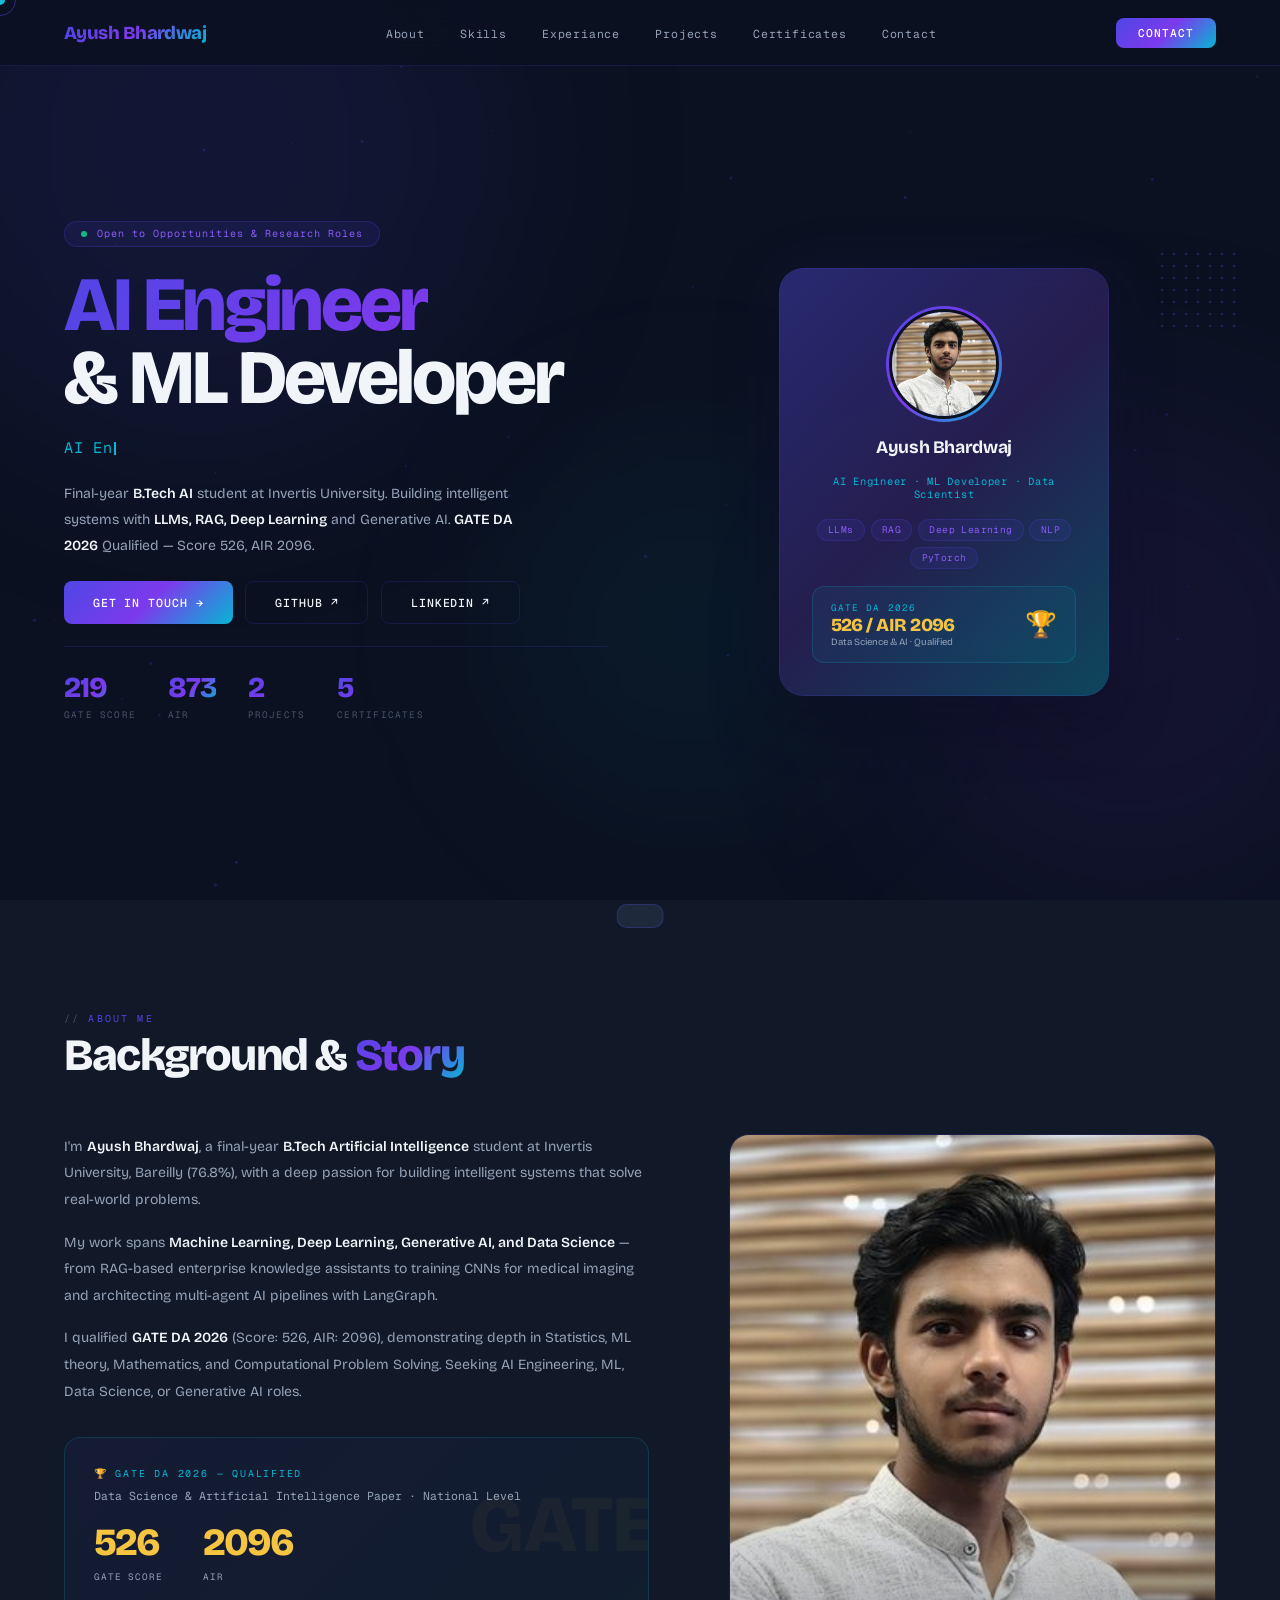
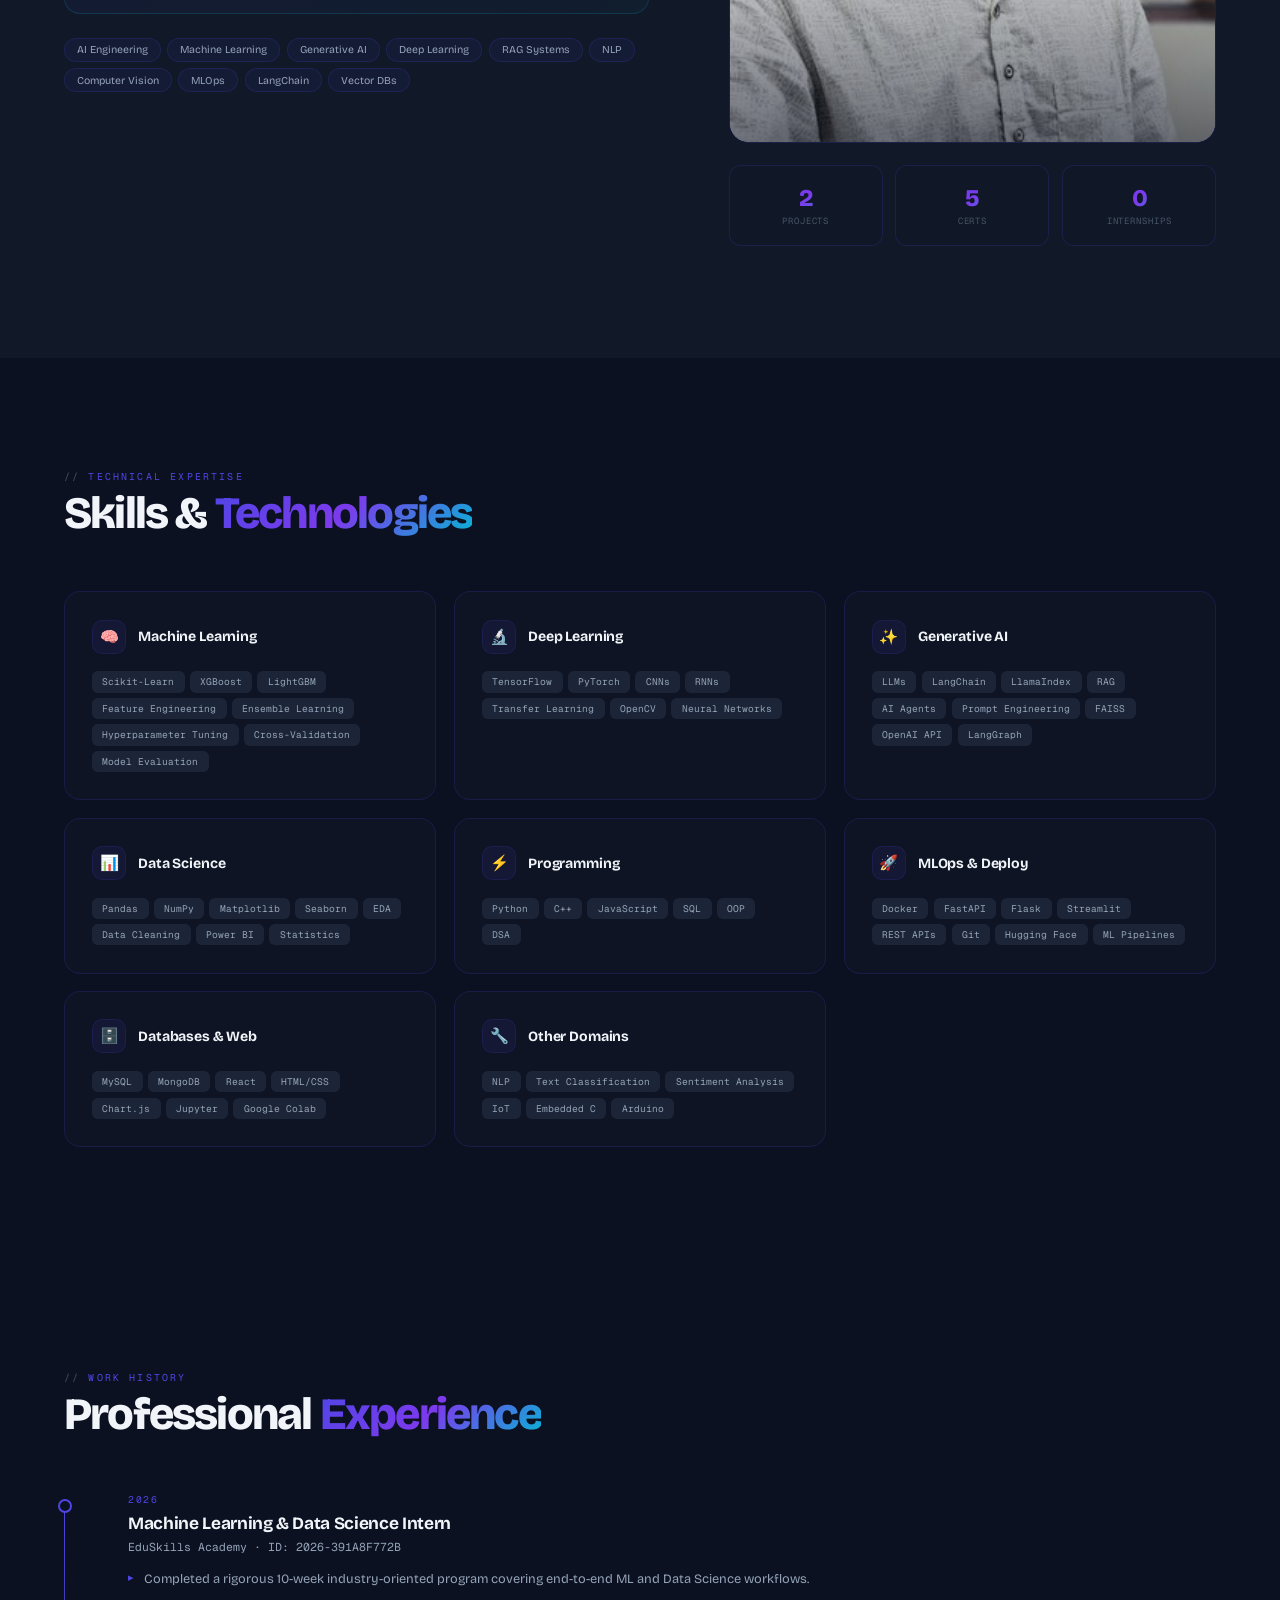
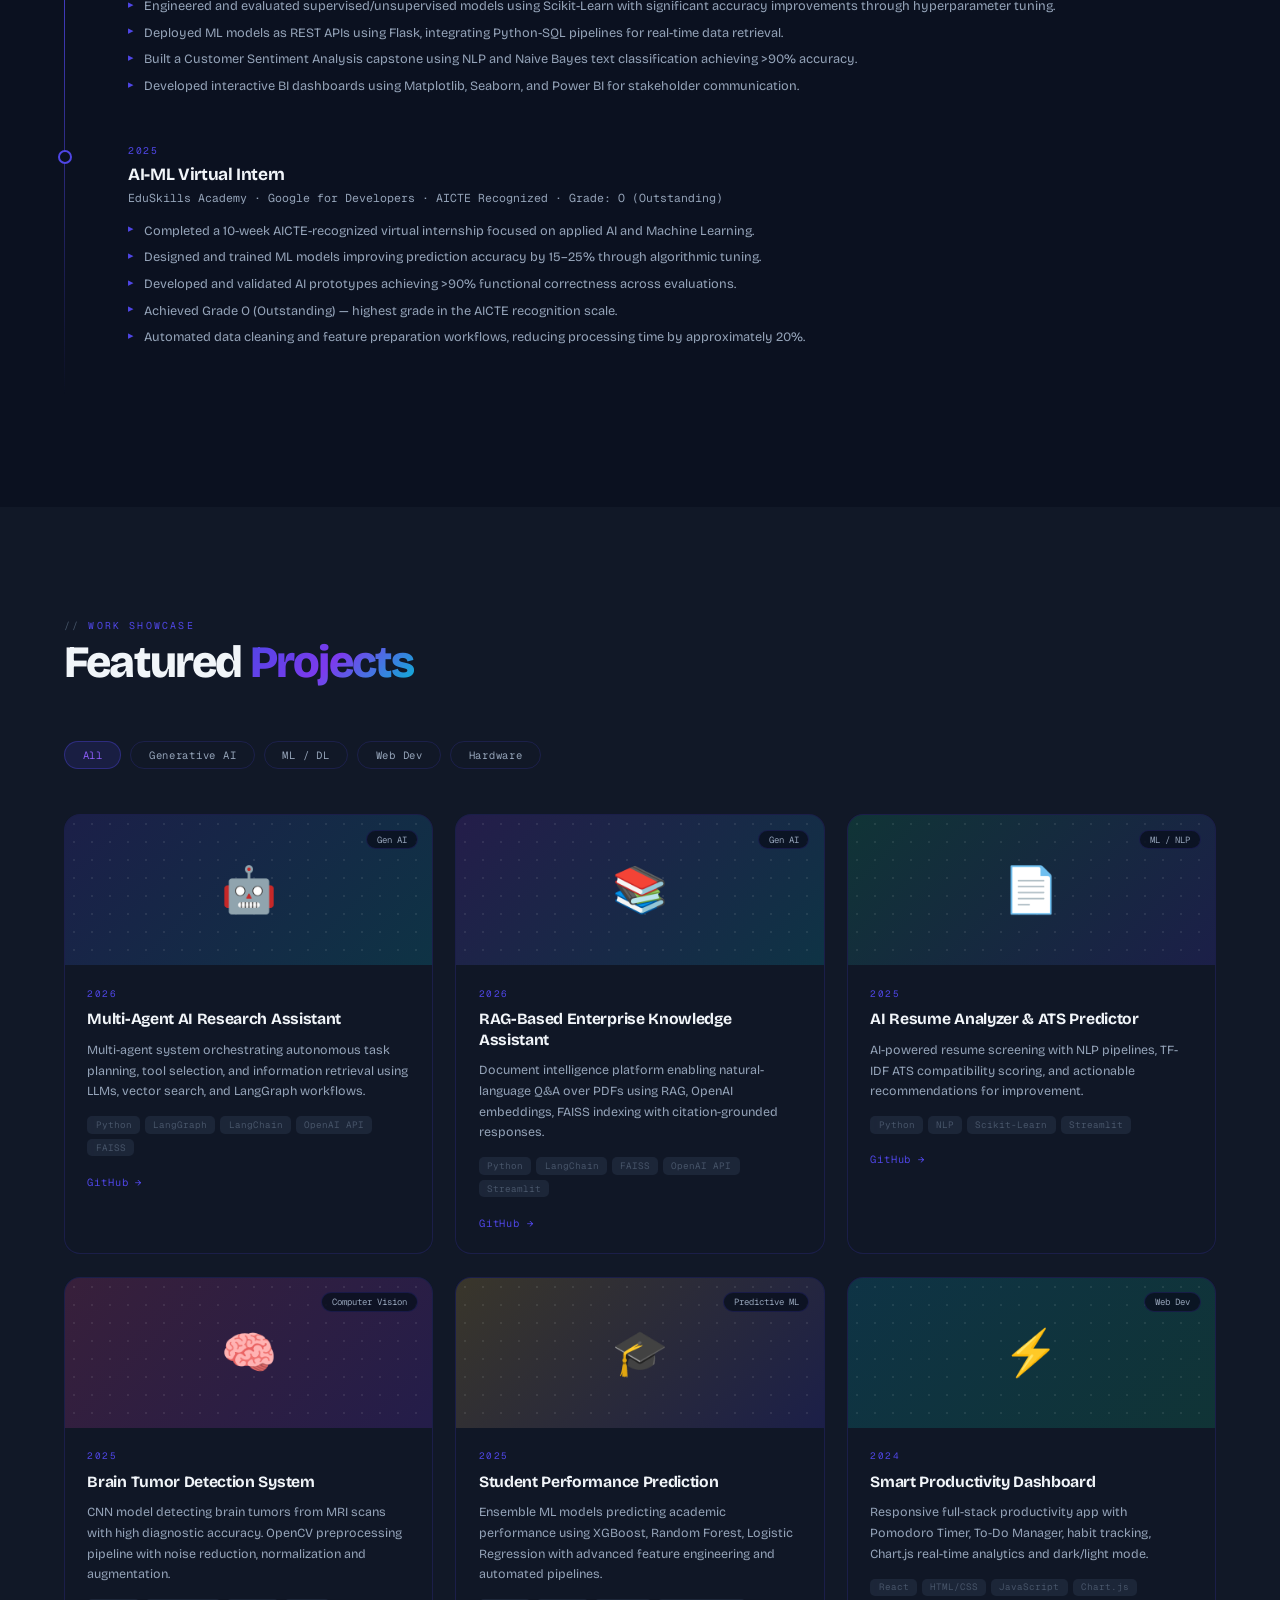
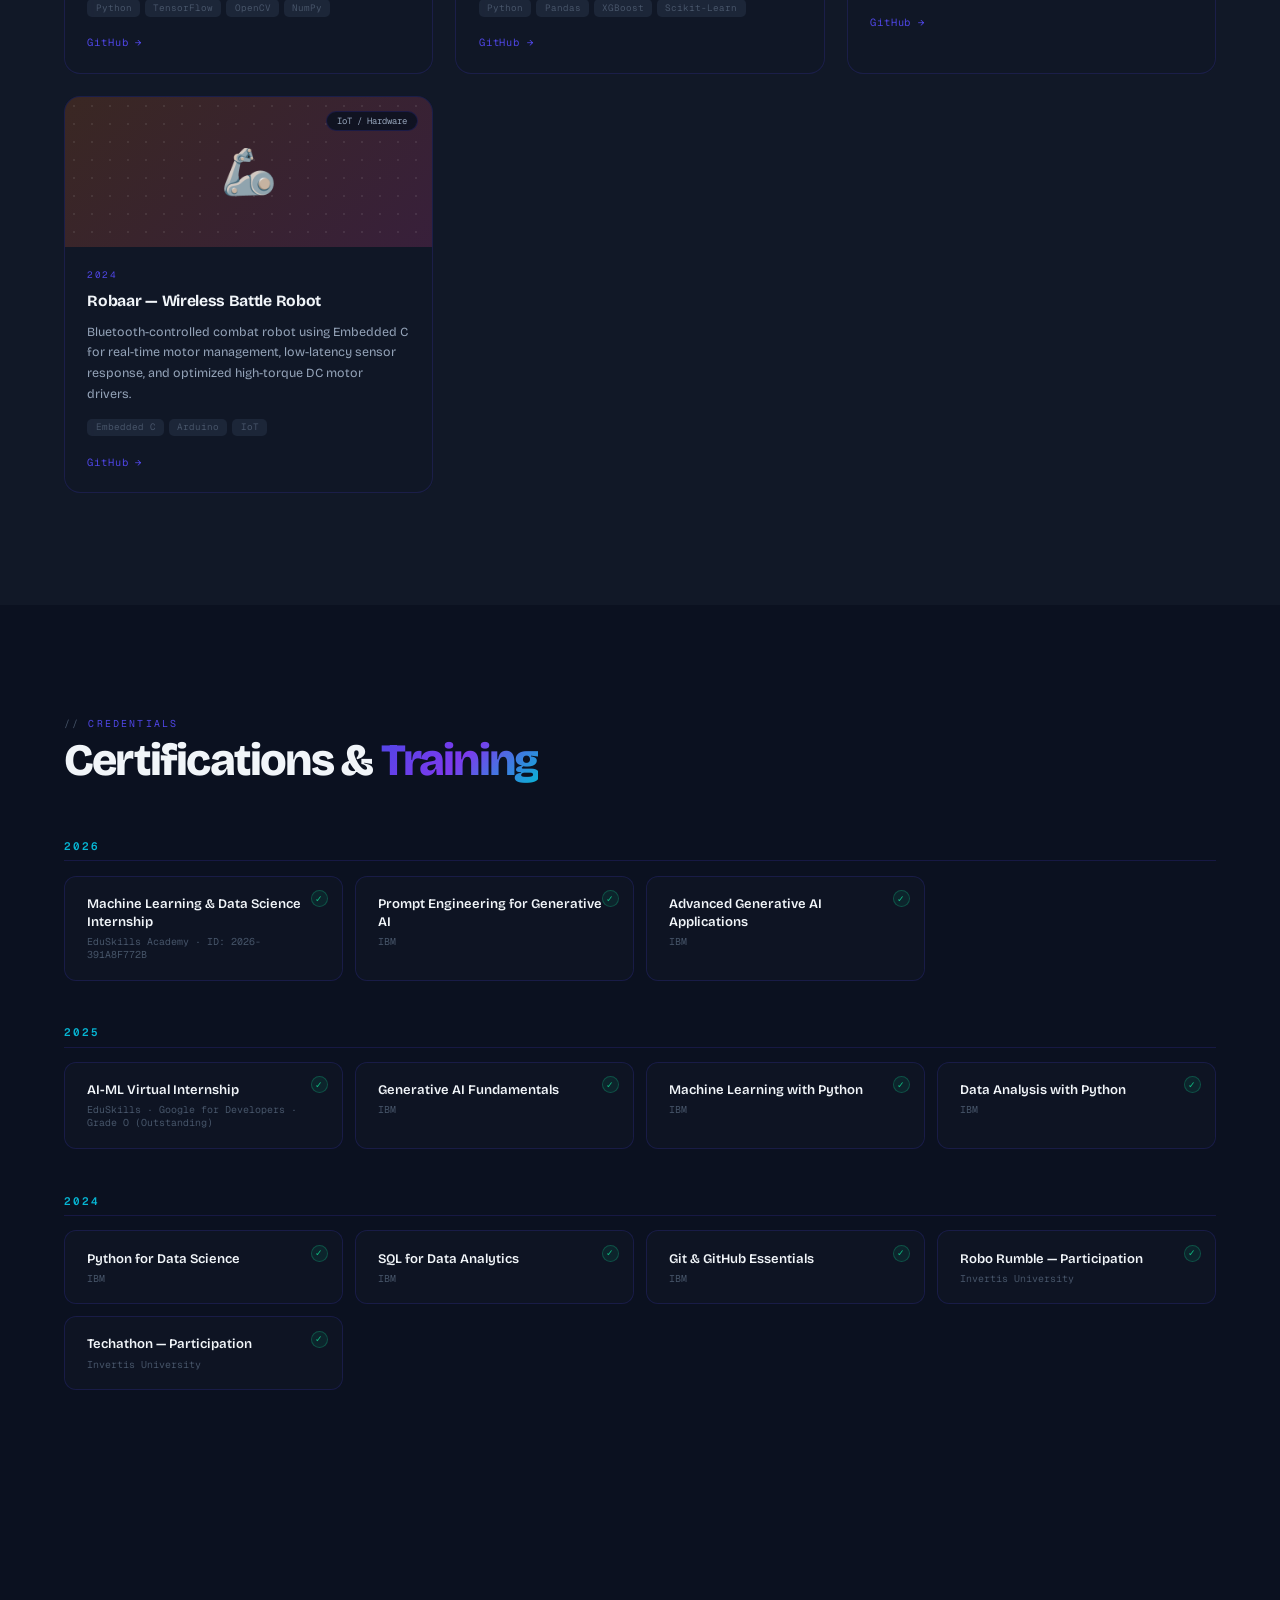
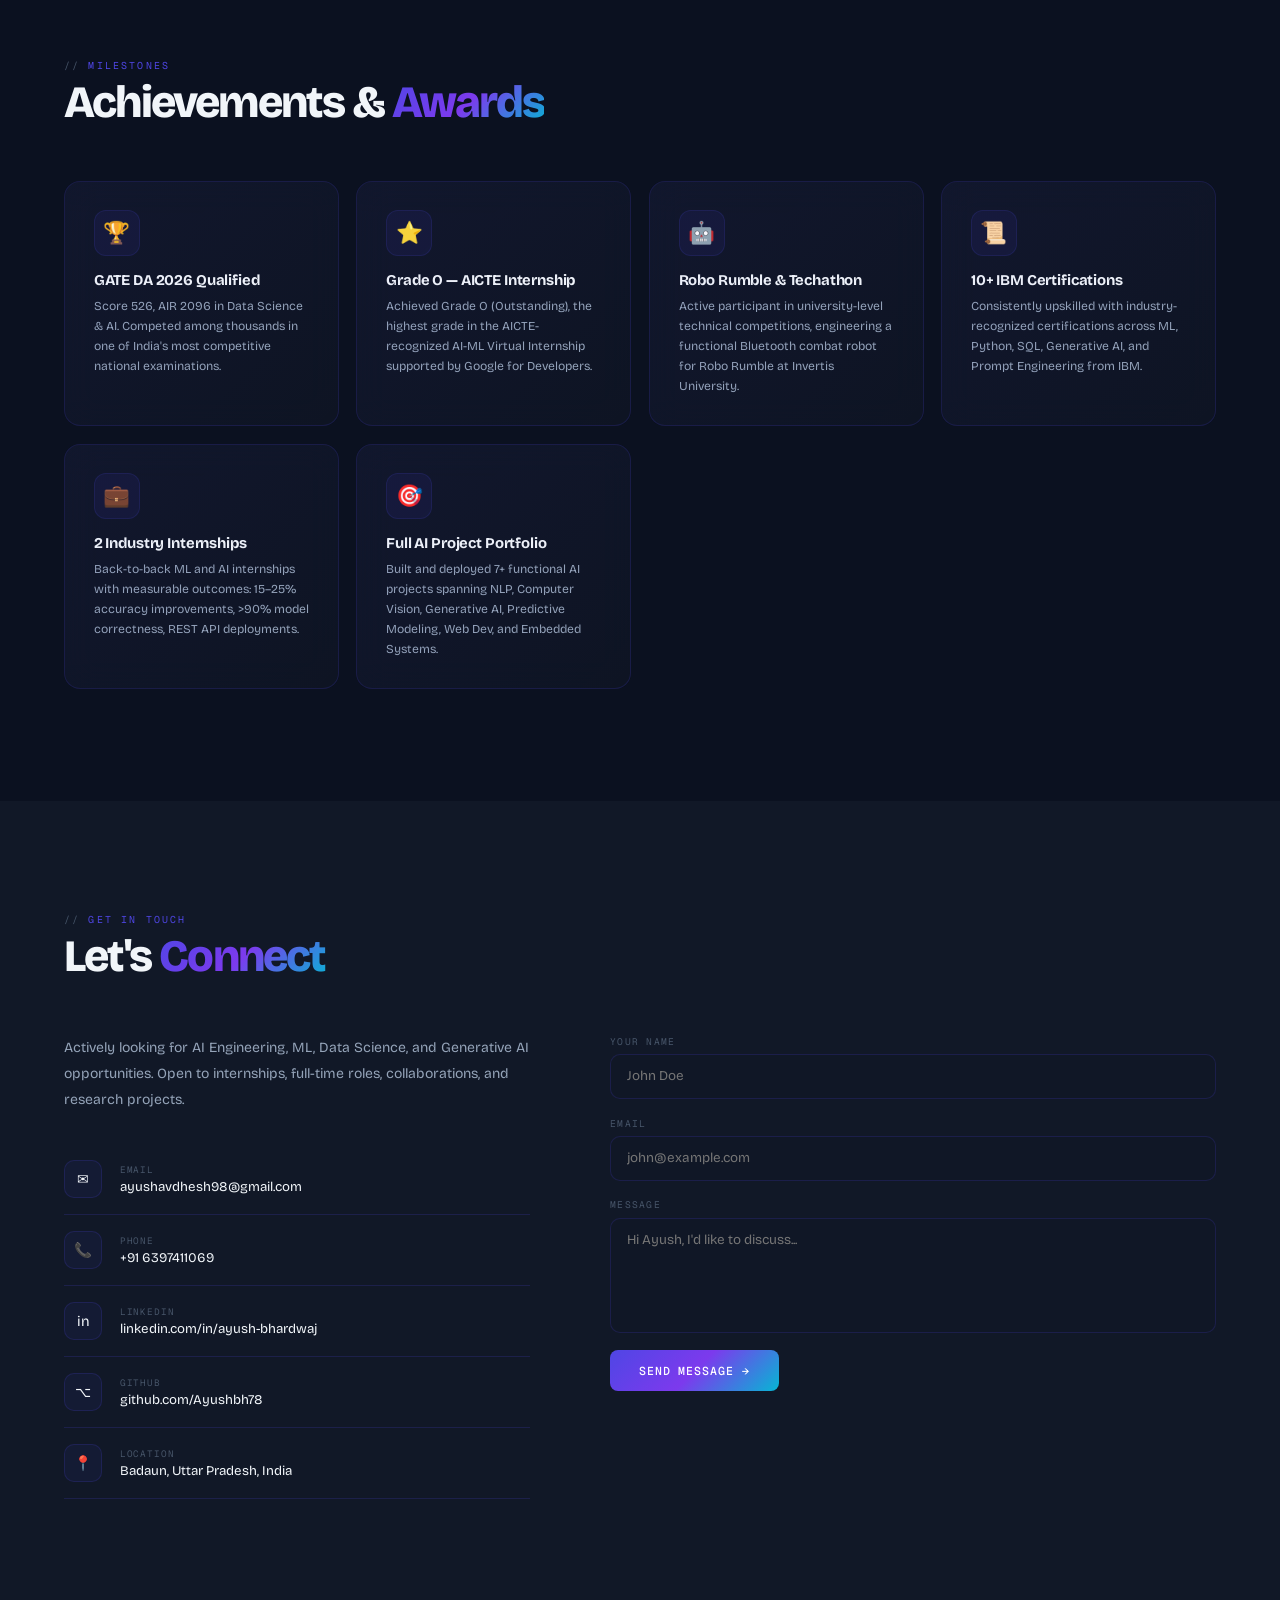
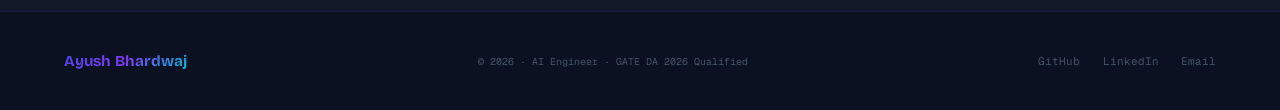
==== commit 1c4882ed: "Update ayush-portfolio.html" ====
--- a/ayush-portfolio.html
+++ b/ayush-portfolio.html
@@ -287,7 +287,7 @@
     <li><a href="#experience">Experiance</a></li><li><a href="#projects">Projects</a></li>
     <li><a href="#certifications">Certificates</a></li><li><a href="#contact">Contact</a></li>
   </ul>
-  <a href="#contact" class="nav-cta">Hire Me</a>
+  <a href="#contact" class="nav-cta">Contact</a>
   <div class="hamburger" onclick="toggleNav()"><span></span><span></span><span></span></div>
 </nav>
 
@@ -306,7 +306,7 @@
       <div class="metric"><span class="metric-val" data-count="526">0</span><span class="metric-lbl">GATE Score</span></div>
       <div class="metric"><span class="metric-val" data-count="2096">0</span><span class="metric-lbl">AIR</span></div>
       <div class="metric"><span class="metric-val" data-count="7">0</span><span class="metric-lbl">Projects</span></div>
-      <div class="metric"><span class="metric-val" data-count="12">0</span><span class="metric-lbl">Certs</span></div>
+      <div class="metric"><span class="metric-val" data-count="12">0</span><span class="metric-lbl">Certificates</span></div>
     </div>
   </div>
   <div class="hero-right">
@@ -656,4 +656,4 @@
 document.addEventListener('keydown',e=>{ks.push(e.key);if(ks.length>10)ks.shift();if(JSON.stringify(ks)===JSON.stringify(kc))showToast('Easter egg! GATE AIR 2096 - You found it!');});
 </script>
 </body>
-</html>+</html>
